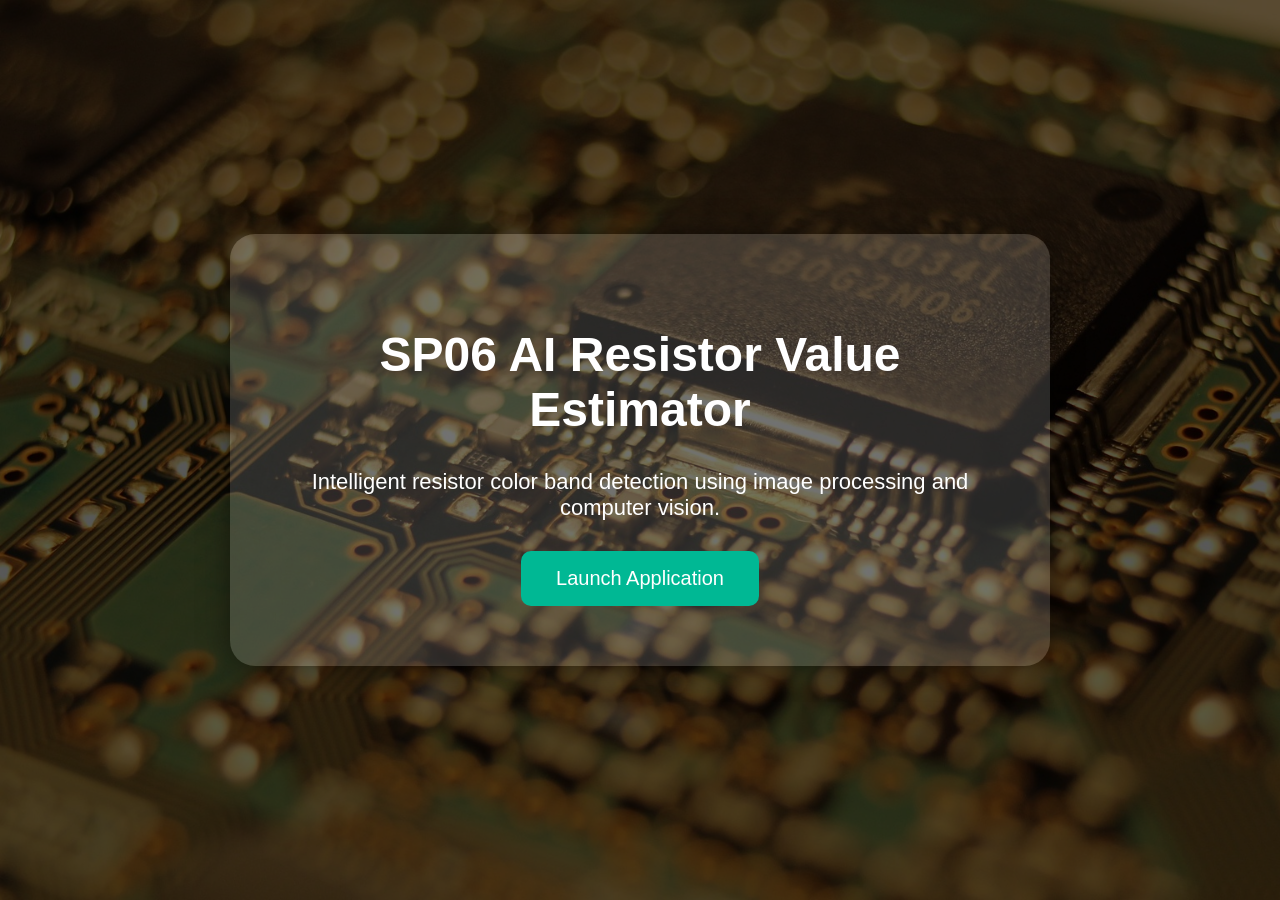
==== templates/home.html @ 51e7fee9 "SP06 resistor project" ====
<!DOCTYPE html>
<html>
<head>
    <title>SP06 Resistor App</title>
    <link rel="stylesheet" href="/static/css/style.css">
</head>

<body class="landing">

<div class="overlay">
    <div class="landing-box">
        <h1>SP06 AI Resistor Value Estimator</h1>
        <p>Intelligent resistor color band detection using image processing and computer vision.</p>

        <a href="/app">
            <button>Launch Application</button>
        </a>
    </div>
</div>

</body>
</html>
---- static/css/style.css ----
body{
    margin:0;
    font-family:Arial, sans-serif;
}

.landing{
    height:100vh;
    background-image:url("/static/images/resistor-bg.jpg");
    background-size:cover;
    background-position:center;
}

.overlay{
    height:100vh;
    background:rgba(0,0,0,0.65);
    display:flex;
    justify-content:center;
    align-items:center;
}

.landing-box{
    width:700px;
    background:rgba(255,255,255,0.15);
    padding:60px;
    border-radius:25px;
    text-align:center;
    color:white;
    box-shadow:0 0 30px rgba(0,0,0,0.5);
}

.landing-box h1{
    color:white;
    font-size:48px;
}

.landing-box p{
    font-size:22px;
    margin-bottom:30px;
}

button{
    background:#00b894;
    color:white;
    border:none;
    padding:16px 35px;
    border-radius:10px;
    font-size:20px;
    cursor:pointer;
}
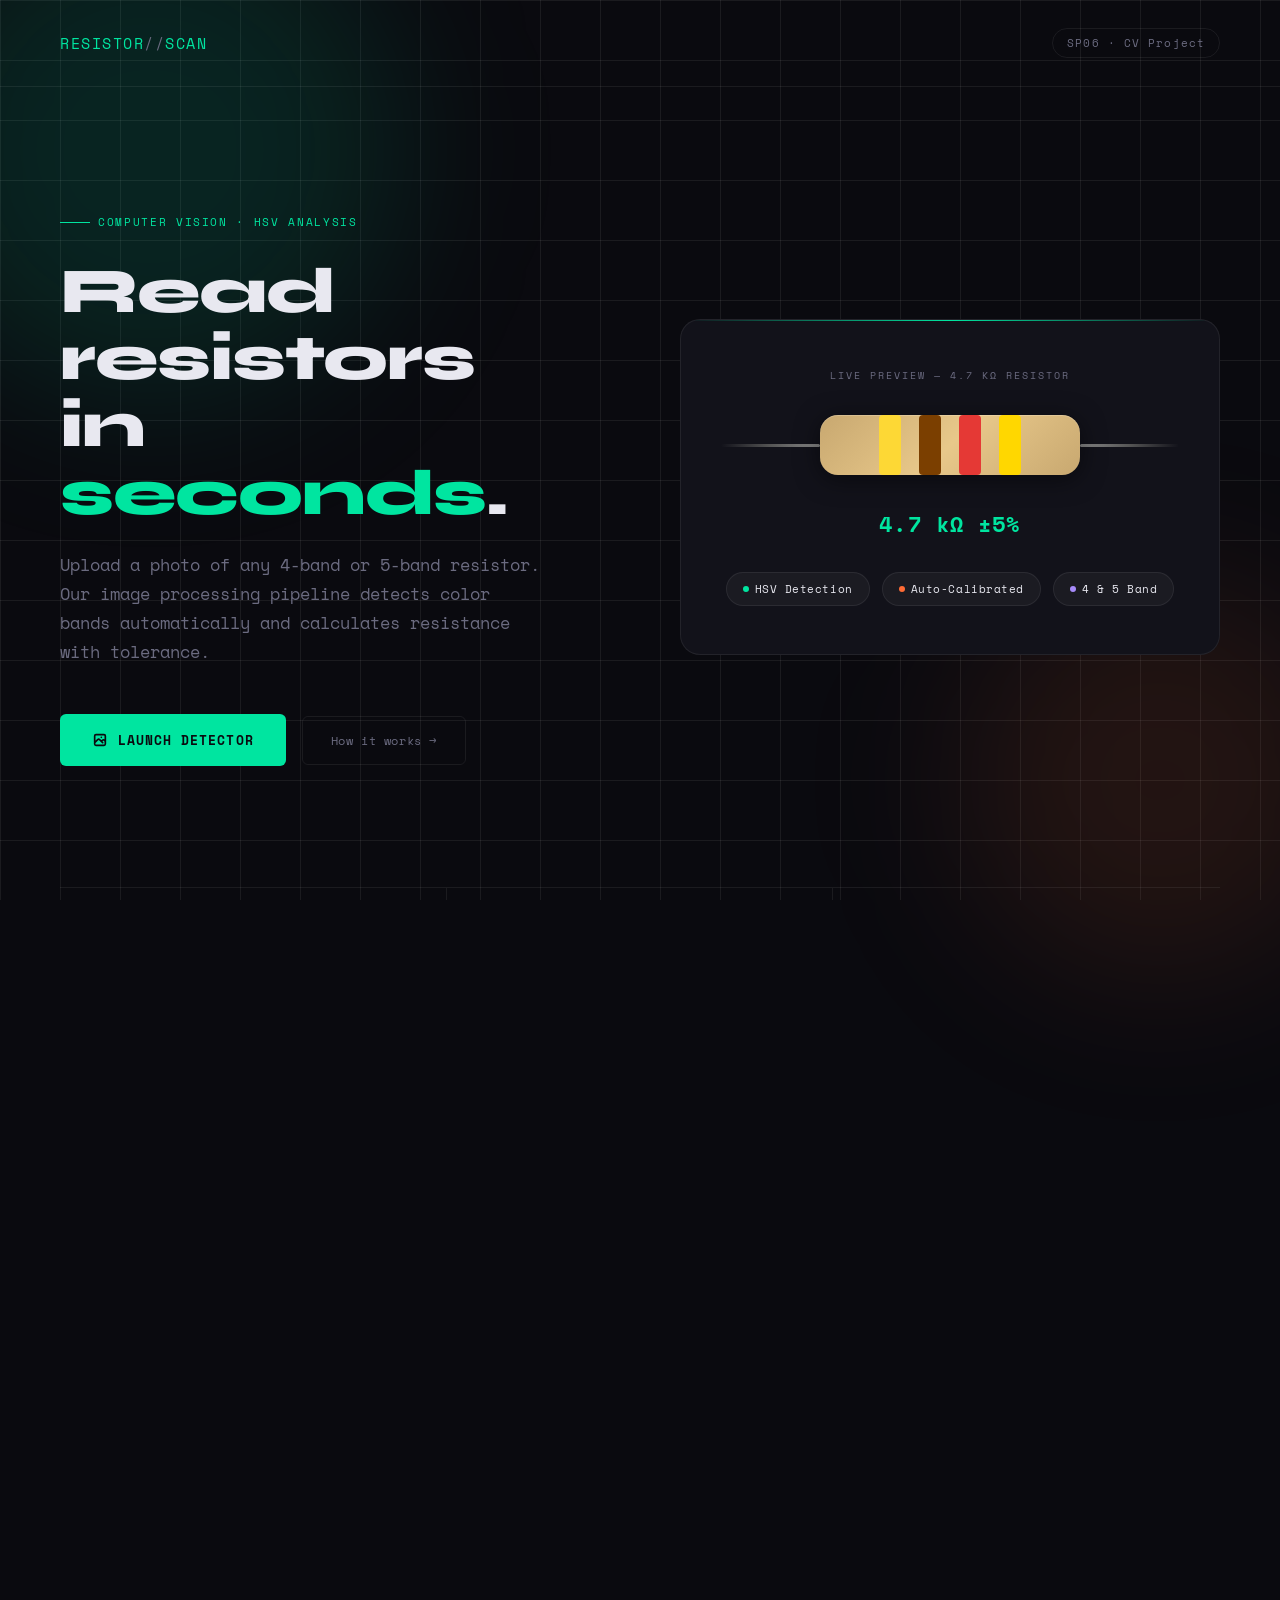
==== commit 7880295b: "updated app" ====
--- a/templates/home.html
+++ b/templates/home.html
@@ -1,22 +1,617 @@
 <!DOCTYPE html>
-<html>
+<html lang="en">
 <head>
-    <title>SP06 Resistor App</title>
-    <link rel="stylesheet" href="/static/css/style.css">
+    <meta charset="UTF-8">
+    <meta name="viewport" content="width=device-width, initial-scale=1.0">
+    <title>ResistorScan — AI Color Band Detector</title>
+    <link rel="preconnect" href="https://fonts.googleapis.com">
+    <link href="https://fonts.googleapis.com/css2?family=Space+Mono:wght@400;700&family=Syne:wght@400;600;700;800&display=swap" rel="stylesheet">
+    <style>
+        *, *::before, *::after { box-sizing: border-box; margin: 0; padding: 0; }
+
+        :root {
+            --bg:       #0a0a0f;
+            --surface:  #12121a;
+            --border:   rgba(255,255,255,0.07);
+            --accent:   #00e5a0;
+            --accent2:  #ff6b35;
+            --text:     #e8e8f0;
+            --muted:    #6b6b80;
+            --mono:     'Space Mono', monospace;
+            --sans:     'Syne', sans-serif;
+        }
+
+        html, body {
+            height: 100%;
+            background: var(--bg);
+            color: var(--text);
+            font-family: var(--sans);
+            overflow-x: hidden;
+        }
+
+        /* ── Grid background ─────────────────────────── */
+        body::before {
+            content: '';
+            position: fixed;
+            inset: 0;
+            background-image:
+                linear-gradient(var(--border) 1px, transparent 1px),
+                linear-gradient(90deg, var(--border) 1px, transparent 1px);
+            background-size: 60px 60px;
+            pointer-events: none;
+            z-index: 0;
+        }
+
+        /* ── Glowing orbs ────────────────────────────── */
+        .orb {
+            position: fixed;
+            border-radius: 50%;
+            filter: blur(80px);
+            pointer-events: none;
+            z-index: 0;
+        }
+        .orb-1 {
+            width: 500px; height: 500px;
+            background: rgba(0, 229, 160, 0.12);
+            top: -100px; left: -100px;
+            animation: drift1 12s ease-in-out infinite alternate;
+        }
+        .orb-2 {
+            width: 400px; height: 400px;
+            background: rgba(255, 107, 53, 0.10);
+            bottom: -80px; right: -80px;
+            animation: drift2 14s ease-in-out infinite alternate;
+        }
+        @keyframes drift1 { to { transform: translate(60px, 80px); } }
+        @keyframes drift2 { to { transform: translate(-60px, -50px); } }
+
+        /* ── Nav ─────────────────────────────────────── */
+        nav {
+            position: relative; z-index: 10;
+            display: flex; align-items: center; justify-content: space-between;
+            padding: 28px 60px;
+            border-bottom: 1px solid var(--border);
+        }
+        .logo {
+            font-family: var(--mono);
+            font-size: 15px;
+            color: var(--accent);
+            letter-spacing: 0.1em;
+            text-transform: uppercase;
+        }
+        .logo span { color: var(--muted); }
+        .nav-tag {
+            font-family: var(--mono);
+            font-size: 11px;
+            color: var(--muted);
+            border: 1px solid var(--border);
+            padding: 6px 14px;
+            border-radius: 20px;
+            letter-spacing: 0.1em;
+        }
+
+        /* ── Hero ────────────────────────────────────── */
+        .hero {
+            position: relative; z-index: 10;
+            min-height: calc(100vh - 100px);
+            display: grid;
+            grid-template-columns: 1fr 1fr;
+            align-items: center;
+            gap: 80px;
+            padding: 80px 60px;
+            max-width: 1300px;
+            margin: 0 auto;
+        }
+
+        .hero-left { animation: fadeUp 0.8s ease forwards; }
+
+        .kicker {
+            display: inline-flex;
+            align-items: center;
+            gap: 8px;
+            font-family: var(--mono);
+            font-size: 11px;
+            letter-spacing: 0.15em;
+            color: var(--accent);
+            text-transform: uppercase;
+            margin-bottom: 28px;
+        }
+        .kicker::before {
+            content: '';
+            display: block;
+            width: 30px; height: 1px;
+            background: var(--accent);
+        }
+
+        h1 {
+            font-size: clamp(42px, 5vw, 68px);
+            font-weight: 800;
+            line-height: 1.05;
+            letter-spacing: -0.02em;
+            margin-bottom: 24px;
+        }
+        h1 em {
+            font-style: normal;
+            color: var(--accent);
+        }
+
+        .hero-desc {
+            font-size: 17px;
+            color: var(--muted);
+            line-height: 1.7;
+            max-width: 480px;
+            margin-bottom: 48px;
+            font-family: var(--mono);
+        }
+
+        .cta-group {
+            display: flex;
+            gap: 16px;
+            align-items: center;
+            flex-wrap: wrap;
+        }
+
+        .btn-primary {
+            display: inline-flex;
+            align-items: center;
+            gap: 10px;
+            background: var(--accent);
+            color: #0a0a0f;
+            font-family: var(--mono);
+            font-size: 13px;
+            font-weight: 700;
+            letter-spacing: 0.08em;
+            text-transform: uppercase;
+            text-decoration: none;
+            padding: 16px 32px;
+            border-radius: 6px;
+            border: none;
+            cursor: pointer;
+            transition: all 0.2s ease;
+            position: relative;
+            overflow: hidden;
+        }
+        .btn-primary::after {
+            content: '';
+            position: absolute;
+            inset: 0;
+            background: white;
+            opacity: 0;
+            transition: opacity 0.2s;
+        }
+        .btn-primary:hover::after { opacity: 0.15; }
+        .btn-primary:hover { transform: translateY(-2px); box-shadow: 0 12px 40px rgba(0,229,160,0.3); }
+
+        .btn-secondary {
+            font-family: var(--mono);
+            font-size: 12px;
+            color: var(--muted);
+            letter-spacing: 0.05em;
+            text-decoration: none;
+            border: 1px solid var(--border);
+            padding: 15px 28px;
+            border-radius: 6px;
+            transition: all 0.2s;
+        }
+        .btn-secondary:hover { color: var(--text); border-color: var(--muted); }
+
+        /* ── Resistor Visual ─────────────────────────── */
+        .hero-right {
+            display: flex;
+            flex-direction: column;
+            align-items: center;
+            gap: 32px;
+            animation: fadeUp 0.8s 0.2s ease both;
+        }
+
+        .resistor-showcase {
+            width: 100%;
+            background: var(--surface);
+            border: 1px solid var(--border);
+            border-radius: 20px;
+            padding: 48px 40px;
+            display: flex;
+            flex-direction: column;
+            align-items: center;
+            gap: 32px;
+            position: relative;
+            overflow: hidden;
+        }
+        .resistor-showcase::before {
+            content: '';
+            position: absolute;
+            top: 0; left: 0; right: 0;
+            height: 1px;
+            background: linear-gradient(90deg, transparent, var(--accent), transparent);
+        }
+
+        .showcase-label {
+            font-family: var(--mono);
+            font-size: 10px;
+            letter-spacing: 0.2em;
+            color: var(--muted);
+            text-transform: uppercase;
+        }
+
+        /* Animated resistor SVG */
+        .r-body {
+            display: flex;
+            align-items: center;
+            gap: 0;
+            width: 100%;
+            justify-content: center;
+        }
+        .r-wire {
+            height: 3px;
+            flex: 1;
+            background: linear-gradient(90deg, transparent, #555, #888);
+            border-radius: 2px;
+        }
+        .r-wire.right {
+            background: linear-gradient(90deg, #888, #555, transparent);
+        }
+        .r-capsule {
+            background: linear-gradient(135deg, #c8a870, #e8c88a, #c8a870);
+            border-radius: 18px;
+            width: 260px;
+            height: 60px;
+            display: flex;
+            align-items: center;
+            justify-content: center;
+            gap: 18px;
+            position: relative;
+            box-shadow: 0 4px 24px rgba(0,0,0,0.5), inset 0 1px 0 rgba(255,255,255,0.2);
+        }
+        .r-band {
+            width: 22px;
+            height: 100%;
+            border-radius: 4px;
+            position: relative;
+        }
+        .r-band.anim { animation: bandPop 2s ease-in-out infinite; }
+        .r-band:nth-child(1) { animation-delay: 0s; }
+        .r-band:nth-child(2) { animation-delay: 0.15s; }
+        .r-band:nth-child(3) { animation-delay: 0.30s; }
+        .r-band:nth-child(4) { animation-delay: 0.45s; }
+
+        @keyframes bandPop {
+            0%, 100% { filter: brightness(1); }
+            50% { filter: brightness(1.4) drop-shadow(0 0 6px currentColor); }
+        }
+
+        .r-value {
+            font-family: var(--mono);
+            font-size: 22px;
+            font-weight: 700;
+            color: var(--accent);
+            letter-spacing: 0.05em;
+            animation: pulse 3s ease-in-out infinite;
+        }
+        @keyframes pulse {
+            0%, 100% { opacity: 1; }
+            50% { opacity: 0.7; }
+        }
+
+        /* ── Feature pills ───────────────────────────── */
+        .features {
+            display: flex;
+            gap: 12px;
+            flex-wrap: wrap;
+            justify-content: center;
+        }
+        .feat-pill {
+            font-family: var(--mono);
+            font-size: 11px;
+            color: var(--text);
+            background: rgba(255,255,255,0.04);
+            border: 1px solid var(--border);
+            border-radius: 20px;
+            padding: 8px 16px;
+            letter-spacing: 0.05em;
+            display: flex;
+            align-items: center;
+            gap: 6px;
+        }
+        .feat-pill .dot {
+            width: 6px; height: 6px;
+            border-radius: 50%;
+            background: var(--accent);
+        }
+        .feat-pill:nth-child(2) .dot { background: var(--accent2); }
+        .feat-pill:nth-child(3) .dot { background: #a78bfa; }
+
+        /* ── Stats bar ───────────────────────────────── */
+        .stats-bar {
+            position: relative; z-index: 10;
+            display: grid;
+            grid-template-columns: repeat(3, 1fr);
+            border-top: 1px solid var(--border);
+            border-bottom: 1px solid var(--border);
+            margin: 0 60px;
+            max-width: 1180px;
+        }
+        .stat-item {
+            padding: 32px 40px;
+            border-right: 1px solid var(--border);
+        }
+        .stat-item:last-child { border-right: none; }
+        .stat-num {
+            font-family: var(--mono);
+            font-size: 36px;
+            font-weight: 700;
+            color: var(--accent);
+            line-height: 1;
+            margin-bottom: 6px;
+        }
+        .stat-label {
+            font-family: var(--mono);
+            font-size: 11px;
+            color: var(--muted);
+            letter-spacing: 0.1em;
+            text-transform: uppercase;
+        }
+
+        /* ── How it works ────────────────────────────── */
+        .how-section {
+            position: relative; z-index: 10;
+            max-width: 1300px;
+            margin: 80px auto;
+            padding: 0 60px;
+        }
+        .section-label {
+            font-family: var(--mono);
+            font-size: 11px;
+            letter-spacing: 0.2em;
+            color: var(--accent);
+            text-transform: uppercase;
+            margin-bottom: 20px;
+        }
+        .section-title {
+            font-size: 36px;
+            font-weight: 800;
+            letter-spacing: -0.02em;
+            margin-bottom: 48px;
+        }
+
+        .steps-grid {
+            display: grid;
+            grid-template-columns: repeat(3, 1fr);
+            gap: 2px;
+        }
+        .step-card {
+            background: var(--surface);
+            border: 1px solid var(--border);
+            padding: 40px 36px;
+            position: relative;
+            transition: border-color 0.2s;
+        }
+        .step-card:hover { border-color: rgba(0,229,160,0.3); }
+        .step-num {
+            font-family: var(--mono);
+            font-size: 48px;
+            font-weight: 700;
+            color: rgba(255,255,255,0.04);
+            line-height: 1;
+            margin-bottom: 16px;
+        }
+        .step-icon {
+            font-size: 28px;
+            margin-bottom: 16px;
+            display: block;
+        }
+        .step-title {
+            font-size: 18px;
+            font-weight: 700;
+            margin-bottom: 10px;
+        }
+        .step-desc {
+            font-family: var(--mono);
+            font-size: 12px;
+            color: var(--muted);
+            line-height: 1.8;
+        }
+
+        /* ── Color band reference ────────────────────── */
+        .ref-section {
+            position: relative; z-index: 10;
+            max-width: 1300px;
+            margin: 0 auto 80px;
+            padding: 0 60px;
+        }
+        .color-table {
+            width: 100%;
+            border-collapse: collapse;
+            font-family: var(--mono);
+            font-size: 12px;
+        }
+        .color-table th {
+            text-align: left;
+            padding: 14px 20px;
+            border-bottom: 1px solid var(--border);
+            color: var(--muted);
+            font-weight: 400;
+            letter-spacing: 0.1em;
+            text-transform: uppercase;
+            font-size: 10px;
+        }
+        .color-table td {
+            padding: 12px 20px;
+            border-bottom: 1px solid rgba(255,255,255,0.03);
+            color: var(--text);
+        }
+        .color-table tr:hover td { background: rgba(255,255,255,0.02); }
+        .color-swatch {
+            display: inline-block;
+            width: 20px; height: 20px;
+            border-radius: 4px;
+            border: 1px solid rgba(255,255,255,0.1);
+            vertical-align: middle;
+            margin-right: 10px;
+        }
+
+        /* ── Footer ──────────────────────────────────── */
+        footer {
+            position: relative; z-index: 10;
+            border-top: 1px solid var(--border);
+            padding: 32px 60px;
+            display: flex;
+            align-items: center;
+            justify-content: space-between;
+        }
+        .footer-copy {
+            font-family: var(--mono);
+            font-size: 11px;
+            color: var(--muted);
+            letter-spacing: 0.05em;
+        }
+
+        @keyframes fadeUp {
+            from { opacity: 0; transform: translateY(30px); }
+            to   { opacity: 1; transform: translateY(0); }
+        }
+
+        /* ── Responsive ──────────────────────────────── */
+        @media (max-width: 900px) {
+            nav, .stats-bar, .hero { padding: 24px; margin: 0; }
+            .hero { grid-template-columns: 1fr; gap: 48px; min-height: auto; padding-top: 48px; }
+            .hero-right { display: none; }
+            .steps-grid { grid-template-columns: 1fr; }
+            .stats-bar { grid-template-columns: 1fr; margin: 0; }
+            .stat-item { border-right: none; border-bottom: 1px solid var(--border); }
+            .how-section, .ref-section { padding: 0 24px; }
+            footer { padding: 24px; flex-direction: column; gap: 12px; text-align: center; }
+        }
+    </style>
 </head>
-
-<body class="landing">
-
-<div class="overlay">
-    <div class="landing-box">
-        <h1>SP06 AI Resistor Value Estimator</h1>
-        <p>Intelligent resistor color band detection using image processing and computer vision.</p>
-
-        <a href="/app">
-            <button>Launch Application</button>
-        </a>
+<body>
+
+<div class="orb orb-1"></div>
+<div class="orb orb-2"></div>
+
+<!-- NAV -->
+<nav>
+    <div class="logo">Resistor<span>//</span>Scan</div>
+    <div class="nav-tag">SP06 · CV Project</div>
+</nav>
+
+<!-- HERO -->
+<section class="hero">
+    <div class="hero-left">
+        <div class="kicker">Computer Vision · HSV Analysis</div>
+        <h1>Read resistors<br>in <em>seconds</em>.</h1>
+        <p class="hero-desc">
+            Upload a photo of any 4-band or 5-band resistor.
+            Our image processing pipeline detects color bands automatically
+            and calculates resistance with tolerance.
+        </p>
+        <div class="cta-group">
+            <a href="/app" class="btn-primary">
+                <svg width="16" height="16" fill="none" viewBox="0 0 24 24" stroke="currentColor" stroke-width="2.5"><path stroke-linecap="round" stroke-linejoin="round" d="M4 16l4.586-4.586a2 2 0 012.828 0L16 16m-2-2l1.586-1.586a2 2 0 012.828 0L20 14m-6-6h.01M6 20h12a2 2 0 002-2V6a2 2 0 00-2-2H6a2 2 0 00-2 2v12a2 2 0 002 2z"/></svg>
+                Launch Detector
+            </a>
+            <a href="#how" class="btn-secondary">How it works →</a>
+        </div>
+    </div>
+
+    <div class="hero-right">
+        <div class="resistor-showcase">
+            <div class="showcase-label">Live Preview — 4.7 kΩ Resistor</div>
+            <div class="r-body">
+                <div class="r-wire"></div>
+                <div class="r-capsule">
+                    <div class="r-band anim" style="background:#FDD835;"></div>
+                    <div class="r-band anim" style="background:#7B3F00;"></div>
+                    <div class="r-band anim" style="background:#e53935;"></div>
+                    <div class="r-band anim" style="background:#FFD700;"></div>
+                </div>
+                <div class="r-wire right"></div>
+            </div>
+            <div class="r-value">4.7 kΩ ±5%</div>
+            <div class="features">
+                <div class="feat-pill"><span class="dot"></span> HSV Detection</div>
+                <div class="feat-pill"><span class="dot"></span> Auto-Calibrated</div>
+                <div class="feat-pill"><span class="dot"></span> 4 & 5 Band</div>
+            </div>
+        </div>
+    </div>
+</section>
+
+<!-- STATS -->
+<div class="stats-bar">
+    <div class="stat-item">
+        <div class="stat-num">12</div>
+        <div class="stat-label">Colors Recognized</div>
+    </div>
+    <div class="stat-item">
+        <div class="stat-num">4–5</div>
+        <div class="stat-label">Band Support</div>
+    </div>
+    <div class="stat-item">
+        <div class="stat-num">HSV</div>
+        <div class="stat-label">Color Space Analysis</div>
     </div>
 </div>
 
+<!-- HOW IT WORKS -->
+<section class="how-section" id="how">
+    <div class="section-label">Methodology</div>
+    <h2 class="section-title">How it works</h2>
+    <div class="steps-grid">
+        <div class="step-card">
+            <div class="step-num">01</div>
+            <span class="step-icon">📷</span>
+            <div class="step-title">Upload Image</div>
+            <p class="step-desc">Provide a clear photo of your resistor. The system accepts PNG, JPG, and JPEG formats.</p>
+        </div>
+        <div class="step-card">
+            <div class="step-num">02</div>
+            <span class="step-icon">🔬</span>
+            <div class="step-title">HSV Analysis</div>
+            <p class="step-desc">OpenCV converts the image to HSV color space and applies per-color masks with morphological cleanup to isolate bands.</p>
+        </div>
+        <div class="step-card">
+            <div class="step-num">03</div>
+            <span class="step-icon">⚡</span>
+            <div class="step-title">Calculate & Output</div>
+            <p class="step-desc">Detected bands are sorted by x-position and fed into the resistance formula. Manual correction is available.</p>
+        </div>
+    </div>
+</section>
+
+<!-- COLOR REFERENCE -->
+<section class="ref-section">
+    <div class="section-label">Reference</div>
+    <h2 class="section-title">Color band chart</h2>
+    <table class="color-table">
+        <thead>
+            <tr>
+                <th>Color</th>
+                <th>Digit (1st/2nd)</th>
+                <th>Multiplier</th>
+                <th>Tolerance</th>
+            </tr>
+        </thead>
+        <tbody>
+            <tr><td><span class="color-swatch" style="background:#1a1a1a"></span>Black</td><td>0</td><td>×1</td><td>—</td></tr>
+            <tr><td><span class="color-swatch" style="background:#7B3F00"></span>Brown</td><td>1</td><td>×10</td><td>±1%</td></tr>
+            <tr><td><span class="color-swatch" style="background:#e53935"></span>Red</td><td>2</td><td>×100</td><td>±2%</td></tr>
+            <tr><td><span class="color-swatch" style="background:#FB8C00"></span>Orange</td><td>3</td><td>×1 kΩ</td><td>—</td></tr>
+            <tr><td><span class="color-swatch" style="background:#FDD835"></span>Yellow</td><td>4</td><td>×10 kΩ</td><td>—</td></tr>
+            <tr><td><span class="color-swatch" style="background:#43A047"></span>Green</td><td>5</td><td>×100 kΩ</td><td>±0.5%</td></tr>
+            <tr><td><span class="color-swatch" style="background:#1E88E5"></span>Blue</td><td>6</td><td>×1 MΩ</td><td>±0.25%</td></tr>
+            <tr><td><span class="color-swatch" style="background:#8E24AA"></span>Violet</td><td>7</td><td>×10 MΩ</td><td>±0.1%</td></tr>
+            <tr><td><span class="color-swatch" style="background:#757575"></span>Grey</td><td>8</td><td>×100 MΩ</td><td>±0.05%</td></tr>
+            <tr><td><span class="color-swatch" style="background:#F5F5F5"></span>White</td><td>9</td><td>×1 GΩ</td><td>—</td></tr>
+            <tr><td><span class="color-swatch" style="background:#FFD700"></span>Gold</td><td>—</td><td>×0.1</td><td>±5%</td></tr>
+            <tr><td><span class="color-swatch" style="background:#C0C0C0"></span>Silver</td><td>—</td><td>×0.01</td><td>±10%</td></tr>
+        </tbody>
+    </table>
+</section>
+
+<footer>
+    <div class="footer-copy">© SP06 · Resistor Detection System · Computer Vision Project</div>
+    <div class="footer-copy">Built with OpenCV + Flask</div>
+</footer>
+
 </body>
-</html>+</html>
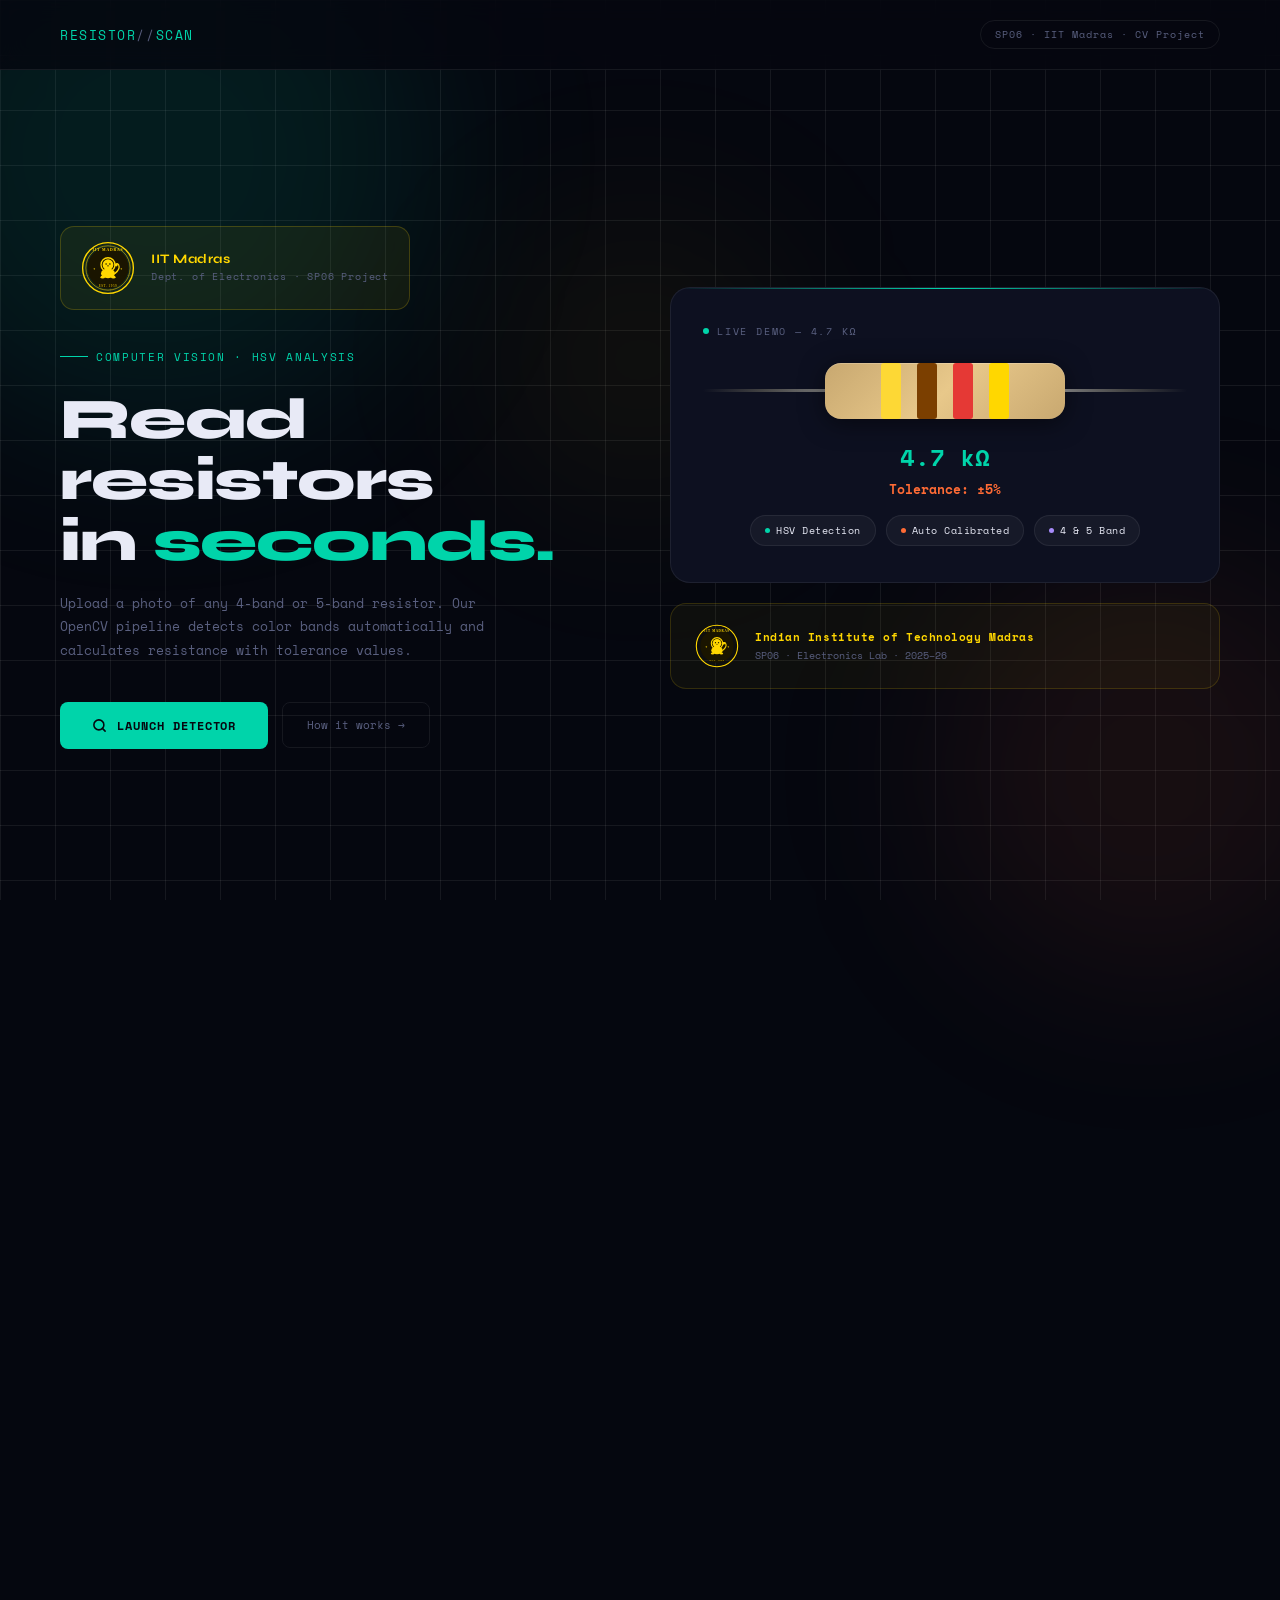
==== commit 59d0af1d: "updated frontend and app" ====
--- a/templates/home.html
+++ b/templates/home.html
@@ -1,617 +1,463 @@
 <!DOCTYPE html>
 <html lang="en">
 <head>
-    <meta charset="UTF-8">
-    <meta name="viewport" content="width=device-width, initial-scale=1.0">
-    <title>ResistorScan — AI Color Band Detector</title>
-    <link rel="preconnect" href="https://fonts.googleapis.com">
-    <link href="https://fonts.googleapis.com/css2?family=Space+Mono:wght@400;700&family=Syne:wght@400;600;700;800&display=swap" rel="stylesheet">
-    <style>
-        *, *::before, *::after { box-sizing: border-box; margin: 0; padding: 0; }
-
-        :root {
-            --bg:       #0a0a0f;
-            --surface:  #12121a;
-            --border:   rgba(255,255,255,0.07);
-            --accent:   #00e5a0;
-            --accent2:  #ff6b35;
-            --text:     #e8e8f0;
-            --muted:    #6b6b80;
-            --mono:     'Space Mono', monospace;
-            --sans:     'Syne', sans-serif;
-        }
-
-        html, body {
-            height: 100%;
-            background: var(--bg);
-            color: var(--text);
-            font-family: var(--sans);
-            overflow-x: hidden;
-        }
-
-        /* ── Grid background ─────────────────────────── */
-        body::before {
-            content: '';
-            position: fixed;
-            inset: 0;
-            background-image:
-                linear-gradient(var(--border) 1px, transparent 1px),
-                linear-gradient(90deg, var(--border) 1px, transparent 1px);
-            background-size: 60px 60px;
-            pointer-events: none;
-            z-index: 0;
-        }
-
-        /* ── Glowing orbs ────────────────────────────── */
-        .orb {
-            position: fixed;
-            border-radius: 50%;
-            filter: blur(80px);
-            pointer-events: none;
-            z-index: 0;
-        }
-        .orb-1 {
-            width: 500px; height: 500px;
-            background: rgba(0, 229, 160, 0.12);
-            top: -100px; left: -100px;
-            animation: drift1 12s ease-in-out infinite alternate;
-        }
-        .orb-2 {
-            width: 400px; height: 400px;
-            background: rgba(255, 107, 53, 0.10);
-            bottom: -80px; right: -80px;
-            animation: drift2 14s ease-in-out infinite alternate;
-        }
-        @keyframes drift1 { to { transform: translate(60px, 80px); } }
-        @keyframes drift2 { to { transform: translate(-60px, -50px); } }
-
-        /* ── Nav ─────────────────────────────────────── */
-        nav {
-            position: relative; z-index: 10;
-            display: flex; align-items: center; justify-content: space-between;
-            padding: 28px 60px;
-            border-bottom: 1px solid var(--border);
-        }
-        .logo {
-            font-family: var(--mono);
-            font-size: 15px;
-            color: var(--accent);
-            letter-spacing: 0.1em;
-            text-transform: uppercase;
-        }
-        .logo span { color: var(--muted); }
-        .nav-tag {
-            font-family: var(--mono);
-            font-size: 11px;
-            color: var(--muted);
-            border: 1px solid var(--border);
-            padding: 6px 14px;
-            border-radius: 20px;
-            letter-spacing: 0.1em;
-        }
-
-        /* ── Hero ────────────────────────────────────── */
-        .hero {
-            position: relative; z-index: 10;
-            min-height: calc(100vh - 100px);
-            display: grid;
-            grid-template-columns: 1fr 1fr;
-            align-items: center;
-            gap: 80px;
-            padding: 80px 60px;
-            max-width: 1300px;
-            margin: 0 auto;
-        }
-
-        .hero-left { animation: fadeUp 0.8s ease forwards; }
-
-        .kicker {
-            display: inline-flex;
-            align-items: center;
-            gap: 8px;
-            font-family: var(--mono);
-            font-size: 11px;
-            letter-spacing: 0.15em;
-            color: var(--accent);
-            text-transform: uppercase;
-            margin-bottom: 28px;
-        }
-        .kicker::before {
-            content: '';
-            display: block;
-            width: 30px; height: 1px;
-            background: var(--accent);
-        }
-
-        h1 {
-            font-size: clamp(42px, 5vw, 68px);
-            font-weight: 800;
-            line-height: 1.05;
-            letter-spacing: -0.02em;
-            margin-bottom: 24px;
-        }
-        h1 em {
-            font-style: normal;
-            color: var(--accent);
-        }
-
-        .hero-desc {
-            font-size: 17px;
-            color: var(--muted);
-            line-height: 1.7;
-            max-width: 480px;
-            margin-bottom: 48px;
-            font-family: var(--mono);
-        }
-
-        .cta-group {
-            display: flex;
-            gap: 16px;
-            align-items: center;
-            flex-wrap: wrap;
-        }
-
-        .btn-primary {
-            display: inline-flex;
-            align-items: center;
-            gap: 10px;
-            background: var(--accent);
-            color: #0a0a0f;
-            font-family: var(--mono);
-            font-size: 13px;
-            font-weight: 700;
-            letter-spacing: 0.08em;
-            text-transform: uppercase;
-            text-decoration: none;
-            padding: 16px 32px;
-            border-radius: 6px;
-            border: none;
-            cursor: pointer;
-            transition: all 0.2s ease;
-            position: relative;
-            overflow: hidden;
-        }
-        .btn-primary::after {
-            content: '';
-            position: absolute;
-            inset: 0;
-            background: white;
-            opacity: 0;
-            transition: opacity 0.2s;
-        }
-        .btn-primary:hover::after { opacity: 0.15; }
-        .btn-primary:hover { transform: translateY(-2px); box-shadow: 0 12px 40px rgba(0,229,160,0.3); }
-
-        .btn-secondary {
-            font-family: var(--mono);
-            font-size: 12px;
-            color: var(--muted);
-            letter-spacing: 0.05em;
-            text-decoration: none;
-            border: 1px solid var(--border);
-            padding: 15px 28px;
-            border-radius: 6px;
-            transition: all 0.2s;
-        }
-        .btn-secondary:hover { color: var(--text); border-color: var(--muted); }
-
-        /* ── Resistor Visual ─────────────────────────── */
-        .hero-right {
-            display: flex;
-            flex-direction: column;
-            align-items: center;
-            gap: 32px;
-            animation: fadeUp 0.8s 0.2s ease both;
-        }
-
-        .resistor-showcase {
-            width: 100%;
-            background: var(--surface);
-            border: 1px solid var(--border);
-            border-radius: 20px;
-            padding: 48px 40px;
-            display: flex;
-            flex-direction: column;
-            align-items: center;
-            gap: 32px;
-            position: relative;
-            overflow: hidden;
-        }
-        .resistor-showcase::before {
-            content: '';
-            position: absolute;
-            top: 0; left: 0; right: 0;
-            height: 1px;
-            background: linear-gradient(90deg, transparent, var(--accent), transparent);
-        }
-
-        .showcase-label {
-            font-family: var(--mono);
-            font-size: 10px;
-            letter-spacing: 0.2em;
-            color: var(--muted);
-            text-transform: uppercase;
-        }
-
-        /* Animated resistor SVG */
-        .r-body {
-            display: flex;
-            align-items: center;
-            gap: 0;
-            width: 100%;
-            justify-content: center;
-        }
-        .r-wire {
-            height: 3px;
-            flex: 1;
-            background: linear-gradient(90deg, transparent, #555, #888);
-            border-radius: 2px;
-        }
-        .r-wire.right {
-            background: linear-gradient(90deg, #888, #555, transparent);
-        }
-        .r-capsule {
-            background: linear-gradient(135deg, #c8a870, #e8c88a, #c8a870);
-            border-radius: 18px;
-            width: 260px;
-            height: 60px;
-            display: flex;
-            align-items: center;
-            justify-content: center;
-            gap: 18px;
-            position: relative;
-            box-shadow: 0 4px 24px rgba(0,0,0,0.5), inset 0 1px 0 rgba(255,255,255,0.2);
-        }
-        .r-band {
-            width: 22px;
-            height: 100%;
-            border-radius: 4px;
-            position: relative;
-        }
-        .r-band.anim { animation: bandPop 2s ease-in-out infinite; }
-        .r-band:nth-child(1) { animation-delay: 0s; }
-        .r-band:nth-child(2) { animation-delay: 0.15s; }
-        .r-band:nth-child(3) { animation-delay: 0.30s; }
-        .r-band:nth-child(4) { animation-delay: 0.45s; }
-
-        @keyframes bandPop {
-            0%, 100% { filter: brightness(1); }
-            50% { filter: brightness(1.4) drop-shadow(0 0 6px currentColor); }
-        }
-
-        .r-value {
-            font-family: var(--mono);
-            font-size: 22px;
-            font-weight: 700;
-            color: var(--accent);
-            letter-spacing: 0.05em;
-            animation: pulse 3s ease-in-out infinite;
-        }
-        @keyframes pulse {
-            0%, 100% { opacity: 1; }
-            50% { opacity: 0.7; }
-        }
-
-        /* ── Feature pills ───────────────────────────── */
-        .features {
-            display: flex;
-            gap: 12px;
-            flex-wrap: wrap;
-            justify-content: center;
-        }
-        .feat-pill {
-            font-family: var(--mono);
-            font-size: 11px;
-            color: var(--text);
-            background: rgba(255,255,255,0.04);
-            border: 1px solid var(--border);
-            border-radius: 20px;
-            padding: 8px 16px;
-            letter-spacing: 0.05em;
-            display: flex;
-            align-items: center;
-            gap: 6px;
-        }
-        .feat-pill .dot {
-            width: 6px; height: 6px;
-            border-radius: 50%;
-            background: var(--accent);
-        }
-        .feat-pill:nth-child(2) .dot { background: var(--accent2); }
-        .feat-pill:nth-child(3) .dot { background: #a78bfa; }
-
-        /* ── Stats bar ───────────────────────────────── */
-        .stats-bar {
-            position: relative; z-index: 10;
-            display: grid;
-            grid-template-columns: repeat(3, 1fr);
-            border-top: 1px solid var(--border);
-            border-bottom: 1px solid var(--border);
-            margin: 0 60px;
-            max-width: 1180px;
-        }
-        .stat-item {
-            padding: 32px 40px;
-            border-right: 1px solid var(--border);
-        }
-        .stat-item:last-child { border-right: none; }
-        .stat-num {
-            font-family: var(--mono);
-            font-size: 36px;
-            font-weight: 700;
-            color: var(--accent);
-            line-height: 1;
-            margin-bottom: 6px;
-        }
-        .stat-label {
-            font-family: var(--mono);
-            font-size: 11px;
-            color: var(--muted);
-            letter-spacing: 0.1em;
-            text-transform: uppercase;
-        }
-
-        /* ── How it works ────────────────────────────── */
-        .how-section {
-            position: relative; z-index: 10;
-            max-width: 1300px;
-            margin: 80px auto;
-            padding: 0 60px;
-        }
-        .section-label {
-            font-family: var(--mono);
-            font-size: 11px;
-            letter-spacing: 0.2em;
-            color: var(--accent);
-            text-transform: uppercase;
-            margin-bottom: 20px;
-        }
-        .section-title {
-            font-size: 36px;
-            font-weight: 800;
-            letter-spacing: -0.02em;
-            margin-bottom: 48px;
-        }
-
-        .steps-grid {
-            display: grid;
-            grid-template-columns: repeat(3, 1fr);
-            gap: 2px;
-        }
-        .step-card {
-            background: var(--surface);
-            border: 1px solid var(--border);
-            padding: 40px 36px;
-            position: relative;
-            transition: border-color 0.2s;
-        }
-        .step-card:hover { border-color: rgba(0,229,160,0.3); }
-        .step-num {
-            font-family: var(--mono);
-            font-size: 48px;
-            font-weight: 700;
-            color: rgba(255,255,255,0.04);
-            line-height: 1;
-            margin-bottom: 16px;
-        }
-        .step-icon {
-            font-size: 28px;
-            margin-bottom: 16px;
-            display: block;
-        }
-        .step-title {
-            font-size: 18px;
-            font-weight: 700;
-            margin-bottom: 10px;
-        }
-        .step-desc {
-            font-family: var(--mono);
-            font-size: 12px;
-            color: var(--muted);
-            line-height: 1.8;
-        }
-
-        /* ── Color band reference ────────────────────── */
-        .ref-section {
-            position: relative; z-index: 10;
-            max-width: 1300px;
-            margin: 0 auto 80px;
-            padding: 0 60px;
-        }
-        .color-table {
-            width: 100%;
-            border-collapse: collapse;
-            font-family: var(--mono);
-            font-size: 12px;
-        }
-        .color-table th {
-            text-align: left;
-            padding: 14px 20px;
-            border-bottom: 1px solid var(--border);
-            color: var(--muted);
-            font-weight: 400;
-            letter-spacing: 0.1em;
-            text-transform: uppercase;
-            font-size: 10px;
-        }
-        .color-table td {
-            padding: 12px 20px;
-            border-bottom: 1px solid rgba(255,255,255,0.03);
-            color: var(--text);
-        }
-        .color-table tr:hover td { background: rgba(255,255,255,0.02); }
-        .color-swatch {
-            display: inline-block;
-            width: 20px; height: 20px;
-            border-radius: 4px;
-            border: 1px solid rgba(255,255,255,0.1);
-            vertical-align: middle;
-            margin-right: 10px;
-        }
-
-        /* ── Footer ──────────────────────────────────── */
-        footer {
-            position: relative; z-index: 10;
-            border-top: 1px solid var(--border);
-            padding: 32px 60px;
-            display: flex;
-            align-items: center;
-            justify-content: space-between;
-        }
-        .footer-copy {
-            font-family: var(--mono);
-            font-size: 11px;
-            color: var(--muted);
-            letter-spacing: 0.05em;
-        }
-
-        @keyframes fadeUp {
-            from { opacity: 0; transform: translateY(30px); }
-            to   { opacity: 1; transform: translateY(0); }
-        }
-
-        /* ── Responsive ──────────────────────────────── */
-        @media (max-width: 900px) {
-            nav, .stats-bar, .hero { padding: 24px; margin: 0; }
-            .hero { grid-template-columns: 1fr; gap: 48px; min-height: auto; padding-top: 48px; }
-            .hero-right { display: none; }
-            .steps-grid { grid-template-columns: 1fr; }
-            .stats-bar { grid-template-columns: 1fr; margin: 0; }
-            .stat-item { border-right: none; border-bottom: 1px solid var(--border); }
-            .how-section, .ref-section { padding: 0 24px; }
-            footer { padding: 24px; flex-direction: column; gap: 12px; text-align: center; }
-        }
-    </style>
+<meta charset="UTF-8">
+<meta name="viewport" content="width=device-width, initial-scale=1.0">
+<title>SP06 — ResistorScan | IIT Madras</title>
+<link rel="preconnect" href="https://fonts.googleapis.com">
+<link href="https://fonts.googleapis.com/css2?family=Space+Mono:wght@400;700&family=Syne:wght@400;600;700;800&display=swap" rel="stylesheet">
+<style>
+*,*::before,*::after{box-sizing:border-box;margin:0;padding:0}
+
+:root{
+  --bg:#05070f;
+  --surface:#0d1020;
+  --border:rgba(255,255,255,0.07);
+  --accent:#00d4aa;
+  --accent2:#ff6b35;
+  --gold:#ffd700;
+  --text:#e8eaf6;
+  --muted:#5a6080;
+  --mono:'Space Mono',monospace;
+  --sans:'Syne',sans-serif;
+}
+
+html,body{height:100%;background:var(--bg);color:var(--text);font-family:var(--sans);overflow-x:hidden}
+
+/* Grid background */
+body::before{
+  content:'';position:fixed;inset:0;
+  background-image:
+    linear-gradient(var(--border) 1px,transparent 1px),
+    linear-gradient(90deg,var(--border) 1px,transparent 1px);
+  background-size:55px 55px;
+  pointer-events:none;z-index:0;
+}
+
+/* Glowing orbs */
+.orb{position:fixed;border-radius:50%;filter:blur(90px);pointer-events:none;z-index:0}
+.orb1{width:550px;height:550px;background:rgba(0,212,170,0.10);top:-120px;left:-120px;animation:d1 14s ease-in-out infinite alternate}
+.orb2{width:420px;height:420px;background:rgba(255,107,53,0.08);bottom:-80px;right:-80px;animation:d2 16s ease-in-out infinite alternate}
+.orb3{width:300px;height:300px;background:rgba(255,215,0,0.05);top:40%;left:50%;transform:translate(-50%,-50%);animation:d3 10s ease-in-out infinite alternate}
+@keyframes d1{to{transform:translate(70px,90px)}}
+@keyframes d2{to{transform:translate(-70px,-60px)}}
+@keyframes d3{to{transform:translate(-50%,-55%)}}
+
+/* ── NAV ─────────────────────────────────── */
+nav{
+  position:relative;z-index:10;
+  display:flex;align-items:center;justify-content:space-between;
+  padding:20px 60px;
+  border-bottom:1px solid var(--border);
+  background:rgba(5,7,15,0.8);
+  backdrop-filter:blur(12px);
+}
+.nav-logo{
+  font-family:var(--mono);font-size:13px;
+  color:var(--accent);letter-spacing:.12em;text-transform:uppercase;
+}
+.nav-logo span{color:var(--muted)}
+.nav-badge{
+  font-family:var(--mono);font-size:10px;color:var(--muted);
+  border:1px solid var(--border);padding:6px 14px;border-radius:20px;letter-spacing:.1em;
+}
+
+/* ── HERO ─────────────────────────────────── */
+.hero{
+  position:relative;z-index:10;
+  min-height:calc(100vh - 65px);
+  display:grid;
+  grid-template-columns:1fr 1fr;
+  align-items:center;
+  gap:60px;
+  max-width:1280px;
+  margin:0 auto;
+  padding:70px 60px;
+}
+
+/* LEFT */
+.hero-left{animation:fadeUp .7s ease both}
+
+/* IIT Madras Logo Card */
+.iit-card{
+  display:inline-flex;
+  align-items:center;
+  gap:16px;
+  background:rgba(255,215,0,0.06);
+  border:1px solid rgba(255,215,0,0.2);
+  border-radius:14px;
+  padding:14px 20px;
+  margin-bottom:32px;
+  animation:fadeUp .5s ease both;
+}
+/* SVG IIT Madras emblem drawn inline */
+.iit-emblem{
+  width:54px;height:54px;flex-shrink:0;
+}
+.iit-text-block{}
+.iit-name{
+  font-family:var(--sans);font-size:13px;font-weight:700;
+  color:var(--gold);letter-spacing:.04em;line-height:1.2;
+}
+.iit-dept{
+  font-family:var(--mono);font-size:10px;color:var(--muted);
+  letter-spacing:.08em;margin-top:2px;
+}
+
+.kicker{
+  display:inline-flex;align-items:center;gap:8px;
+  font-family:var(--mono);font-size:11px;letter-spacing:.15em;
+  color:var(--accent);text-transform:uppercase;margin-bottom:24px;
+}
+.kicker::before{content:'';display:block;width:28px;height:1px;background:var(--accent)}
+
+h1{
+  font-size:clamp(38px,4.5vw,64px);font-weight:800;
+  line-height:1.06;letter-spacing:-.02em;margin-bottom:20px;
+}
+h1 em{font-style:normal;color:var(--accent)}
+
+.hero-desc{
+  font-family:var(--mono);font-size:13px;color:var(--muted);
+  line-height:1.8;max-width:460px;margin-bottom:40px;
+}
+
+.cta-row{display:flex;gap:14px;align-items:center;flex-wrap:wrap}
+
+.btn-launch{
+  display:inline-flex;align-items:center;gap:10px;
+  background:var(--accent);color:#05070f;
+  font-family:var(--mono);font-size:12px;font-weight:700;
+  letter-spacing:.08em;text-transform:uppercase;text-decoration:none;
+  padding:15px 32px;border-radius:8px;border:none;cursor:pointer;
+  transition:all .2s;position:relative;overflow:hidden;
+}
+.btn-launch:hover{transform:translateY(-2px);box-shadow:0 12px 40px rgba(0,212,170,.3)}
+
+.btn-ghost{
+  font-family:var(--mono);font-size:11px;color:var(--muted);
+  text-decoration:none;border:1px solid var(--border);
+  padding:14px 24px;border-radius:8px;transition:all .2s;
+}
+.btn-ghost:hover{color:var(--text);border-color:var(--muted)}
+
+/* RIGHT */
+.hero-right{animation:fadeUp .7s .2s ease both;display:flex;flex-direction:column;gap:20px}
+
+.showcase-card{
+  background:var(--surface);border:1px solid var(--border);
+  border-radius:20px;padding:36px 32px;
+  position:relative;overflow:hidden;
+}
+.showcase-card::before{
+  content:'';position:absolute;top:0;left:0;right:0;height:1px;
+  background:linear-gradient(90deg,transparent,var(--accent),transparent);
+}
+
+.sc-label{
+  font-family:var(--mono);font-size:10px;letter-spacing:.18em;
+  color:var(--muted);text-transform:uppercase;margin-bottom:24px;
+  display:flex;align-items:center;gap:8px;
+}
+.sc-label::before{
+  content:'';display:block;width:6px;height:6px;
+  border-radius:50%;background:var(--accent);
+  animation:blink 1.5s ease-in-out infinite;
+}
+@keyframes blink{0%,100%{opacity:1}50%{opacity:.3}}
+
+/* Animated resistor */
+.r-wrap{display:flex;align-items:center;justify-content:center;gap:0;margin-bottom:20px}
+.r-wire{height:3px;flex:1;background:linear-gradient(90deg,transparent,#444,#777)}
+.r-wire.r{background:linear-gradient(90deg,#777,#444,transparent)}
+.r-body-vis{
+  background:linear-gradient(135deg,#c8a870,#e8c88a,#c8a870);
+  border-radius:16px;width:240px;height:56px;
+  display:flex;align-items:center;justify-content:center;gap:16px;
+  box-shadow:0 4px 24px rgba(0,0,0,.5),inset 0 1px 0 rgba(255,255,255,.2);
+}
+.r-band-anim{width:20px;height:100%;border-radius:3px;animation:bandGlow 2s ease-in-out infinite}
+.r-band-anim:nth-child(1){animation-delay:0s}
+.r-band-anim:nth-child(2){animation-delay:.15s}
+.r-band-anim:nth-child(3){animation-delay:.30s}
+.r-band-anim:nth-child(4){animation-delay:.45s}
+@keyframes bandGlow{0%,100%{filter:brightness(1)}50%{filter:brightness(1.5) drop-shadow(0 0 5px currentColor)}}
+
+.r-result{
+  text-align:center;font-family:var(--mono);
+  font-size:24px;font-weight:700;color:var(--accent);
+  animation:pulse 3s ease-in-out infinite;
+}
+@keyframes pulse{0%,100%{opacity:1}50%{opacity:.65}}
+.r-sub{font-size:11px;color:var(--muted);margin-top:4px}
+
+/* feature pills */
+.pills{display:flex;gap:10px;flex-wrap:wrap;justify-content:center;margin-top:16px}
+.pill{
+  font-family:var(--mono);font-size:10px;color:var(--text);
+  background:rgba(255,255,255,.04);border:1px solid var(--border);
+  border-radius:20px;padding:7px 14px;letter-spacing:.05em;
+  display:flex;align-items:center;gap:6px;
+}
+.pdot{width:5px;height:5px;border-radius:50%;background:var(--accent)}
+.pill:nth-child(2) .pdot{background:var(--accent2)}
+.pill:nth-child(3) .pdot{background:#a78bfa}
+
+/* ── STATS ─────────────────────────────────── */
+.stats{
+  position:relative;z-index:10;
+  display:grid;grid-template-columns:repeat(4,1fr);
+  border-top:1px solid var(--border);border-bottom:1px solid var(--border);
+}
+.stat{padding:28px 40px;border-right:1px solid var(--border)}
+.stat:last-child{border-right:none}
+.stat-n{font-family:var(--mono);font-size:32px;font-weight:700;color:var(--accent);line-height:1;margin-bottom:4px}
+.stat-l{font-family:var(--mono);font-size:10px;color:var(--muted);letter-spacing:.1em;text-transform:uppercase}
+
+/* ── HOW IT WORKS ──────────────────────────── */
+.section{position:relative;z-index:10;max-width:1280px;margin:72px auto;padding:0 60px}
+.sec-kicker{font-family:var(--mono);font-size:10px;letter-spacing:.2em;color:var(--accent);text-transform:uppercase;margin-bottom:16px}
+.sec-title{font-size:34px;font-weight:800;letter-spacing:-.02em;margin-bottom:40px}
+
+.steps{display:grid;grid-template-columns:repeat(3,1fr);gap:2px}
+.step{background:var(--surface);border:1px solid var(--border);padding:36px;transition:border-color .2s;position:relative;overflow:hidden}
+.step:hover{border-color:rgba(0,212,170,.3)}
+.step::before{content:'';position:absolute;inset:0;background:linear-gradient(135deg,rgba(0,212,170,.03),transparent);opacity:0;transition:opacity .2s}
+.step:hover::before{opacity:1}
+.step-n{font-family:var(--mono);font-size:44px;font-weight:700;color:rgba(255,255,255,.04);line-height:1;margin-bottom:12px}
+.step-ic{font-size:28px;margin-bottom:12px;display:block}
+.step-t{font-size:17px;font-weight:700;margin-bottom:8px}
+.step-d{font-family:var(--mono);font-size:11px;color:var(--muted);line-height:1.8}
+
+/* ── COLOR TABLE ───────────────────────────── */
+.ctable{width:100%;border-collapse:collapse;font-family:var(--mono);font-size:12px}
+.ctable th{text-align:left;padding:12px 18px;border-bottom:1px solid var(--border);color:var(--muted);font-weight:400;letter-spacing:.1em;text-transform:uppercase;font-size:10px}
+.ctable td{padding:11px 18px;border-bottom:1px solid rgba(255,255,255,.03);color:var(--text)}
+.ctable tr:hover td{background:rgba(255,255,255,.02)}
+.cswatch{display:inline-block;width:18px;height:18px;border-radius:4px;border:1px solid rgba(255,255,255,.1);vertical-align:middle;margin-right:10px}
+
+/* ── FOOTER ──────────────────────────────── */
+footer{
+  position:relative;z-index:10;
+  border-top:1px solid var(--border);
+  padding:28px 60px;
+  display:flex;align-items:center;justify-content:space-between;
+}
+.ft{font-family:var(--mono);font-size:11px;color:var(--muted);letter-spacing:.04em}
+.ft-iit{
+  display:flex;align-items:center;gap:10px;
+  font-family:var(--mono);font-size:11px;color:var(--gold);opacity:.7;
+}
+
+@keyframes fadeUp{from{opacity:0;transform:translateY(28px)}to{opacity:1;transform:none}}
+
+@media(max-width:900px){
+  nav,footer{padding:20px 24px}
+  .hero{grid-template-columns:1fr;gap:40px;padding:40px 24px;min-height:auto}
+  .hero-right{display:none}
+  .steps{grid-template-columns:1fr}
+  .stats{grid-template-columns:1fr 1fr}
+  .stat{border-right:none;border-bottom:1px solid var(--border)}
+  .section{padding:0 24px}
+}
+</style>
 </head>
 <body>
 
-<div class="orb orb-1"></div>
-<div class="orb orb-2"></div>
+<div class="orb orb1"></div>
+<div class="orb orb2"></div>
+<div class="orb orb3"></div>
 
 <!-- NAV -->
 <nav>
-    <div class="logo">Resistor<span>//</span>Scan</div>
-    <div class="nav-tag">SP06 · CV Project</div>
+  <div class="nav-logo">Resistor<span>//</span>Scan</div>
+  <div class="nav-badge">SP06 · IIT Madras · CV Project</div>
 </nav>
 
 <!-- HERO -->
 <section class="hero">
-    <div class="hero-left">
-        <div class="kicker">Computer Vision · HSV Analysis</div>
-        <h1>Read resistors<br>in <em>seconds</em>.</h1>
-        <p class="hero-desc">
-            Upload a photo of any 4-band or 5-band resistor.
-            Our image processing pipeline detects color bands automatically
-            and calculates resistance with tolerance.
-        </p>
-        <div class="cta-group">
-            <a href="/app" class="btn-primary">
-                <svg width="16" height="16" fill="none" viewBox="0 0 24 24" stroke="currentColor" stroke-width="2.5"><path stroke-linecap="round" stroke-linejoin="round" d="M4 16l4.586-4.586a2 2 0 012.828 0L16 16m-2-2l1.586-1.586a2 2 0 012.828 0L20 14m-6-6h.01M6 20h12a2 2 0 002-2V6a2 2 0 00-2-2H6a2 2 0 00-2 2v12a2 2 0 002 2z"/></svg>
-                Launch Detector
-            </a>
-            <a href="#how" class="btn-secondary">How it works →</a>
+  <div class="hero-left">
+
+    <!-- IIT Madras Logo Card -->
+    <div class="iit-card">
+      <!-- IIT Madras official seal / emblem as inline SVG -->
+      <svg class="iit-emblem" viewBox="0 0 100 100" xmlns="http://www.w3.org/2000/svg">
+        <!-- Outer ring -->
+        <circle cx="50" cy="50" r="47" fill="none" stroke="#FFD700" stroke-width="2.5"/>
+        <circle cx="50" cy="50" r="41" fill="none" stroke="#FFD700" stroke-width="1"/>
+        <!-- Inner gold circle background -->
+        <circle cx="50" cy="50" r="38" fill="#1a1500"/>
+        <!-- Stylised lion (simplified emblem shape) -->
+        <!-- Body -->
+        <ellipse cx="50" cy="60" rx="13" ry="9" fill="#FFD700"/>
+        <!-- Head -->
+        <circle cx="50" cy="44" r="10" fill="#FFD700"/>
+        <!-- Mane ring -->
+        <circle cx="50" cy="44" r="13" fill="none" stroke="#FFD700" stroke-width="2.5"/>
+        <!-- Eyes -->
+        <circle cx="46.5" cy="42.5" r="1.5" fill="#1a1500"/>
+        <circle cx="53.5" cy="42.5" r="1.5" fill="#1a1500"/>
+        <!-- Nose -->
+        <ellipse cx="50" cy="46" rx="1.5" ry="1" fill="#1a1500"/>
+        <!-- Paws -->
+        <ellipse cx="40" cy="67" rx="4" ry="2.5" fill="#FFD700"/>
+        <ellipse cx="60" cy="67" rx="4" ry="2.5" fill="#FFD700"/>
+        <!-- Tail -->
+        <path d="M63 60 Q73 52 70 45 Q68 40 65 44" fill="none" stroke="#FFD700" stroke-width="2.5" stroke-linecap="round"/>
+        <!-- Tail tip -->
+        <circle cx="65" cy="44" r="3" fill="#FFD700"/>
+        <!-- Top text arc (IIT MADRAS) simulated with dots -->
+        <text x="50" y="18" text-anchor="middle" font-family="serif" font-size="7" font-weight="bold" fill="#FFD700" letter-spacing="1.5">IIT MADRAS</text>
+        <!-- Bottom text arc -->
+        <text x="50" y="85" text-anchor="middle" font-family="serif" font-size="6" fill="#FFD700" letter-spacing="1">EST. 1959</text>
+        <!-- Stars decoration -->
+        <text x="22" y="54" font-size="6" fill="#FFD700">✦</text>
+        <text x="72" y="54" font-size="6" fill="#FFD700">✦</text>
+      </svg>
+      <div class="iit-text-block">
+        <div class="iit-name">IIT Madras</div>
+        <div class="iit-dept">Dept. of Electronics · SP06 Project</div>
+      </div>
+    </div>
+
+    <div class="kicker">Computer Vision · HSV Analysis</div>
+    <h1>Read resistors<br>in <em>seconds.</em></h1>
+    <p class="hero-desc">
+      Upload a photo of any 4-band or 5-band resistor.
+      Our OpenCV pipeline detects color bands automatically
+      and calculates resistance with tolerance values.
+    </p>
+    <div class="cta-row">
+      <a href="/app" class="btn-launch">
+        <svg width="15" height="15" fill="none" viewBox="0 0 24 24" stroke="currentColor" stroke-width="2.5"><circle cx="11" cy="11" r="8"/><path stroke-linecap="round" d="M21 21l-4.35-4.35"/></svg>
+        Launch Detector
+      </a>
+      <a href="#how" class="btn-ghost">How it works →</a>
+    </div>
+
+  </div>
+
+  <!-- Right visual -->
+  <div class="hero-right">
+    <div class="showcase-card">
+      <div class="sc-label">Live Demo — 4.7 kΩ</div>
+      <div class="r-wrap">
+        <div class="r-wire"></div>
+        <div class="r-body-vis">
+          <div class="r-band-anim" style="background:#FDD835"></div>
+          <div class="r-band-anim" style="background:#7B3F00"></div>
+          <div class="r-band-anim" style="background:#e53935"></div>
+          <div class="r-band-anim" style="background:#FFD700"></div>
         </div>
-    </div>
-
-    <div class="hero-right">
-        <div class="resistor-showcase">
-            <div class="showcase-label">Live Preview — 4.7 kΩ Resistor</div>
-            <div class="r-body">
-                <div class="r-wire"></div>
-                <div class="r-capsule">
-                    <div class="r-band anim" style="background:#FDD835;"></div>
-                    <div class="r-band anim" style="background:#7B3F00;"></div>
-                    <div class="r-band anim" style="background:#e53935;"></div>
-                    <div class="r-band anim" style="background:#FFD700;"></div>
-                </div>
-                <div class="r-wire right"></div>
-            </div>
-            <div class="r-value">4.7 kΩ ±5%</div>
-            <div class="features">
-                <div class="feat-pill"><span class="dot"></span> HSV Detection</div>
-                <div class="feat-pill"><span class="dot"></span> Auto-Calibrated</div>
-                <div class="feat-pill"><span class="dot"></span> 4 & 5 Band</div>
-            </div>
-        </div>
-    </div>
+        <div class="r-wire r"></div>
+      </div>
+      <div class="r-result">4.7 kΩ</div>
+      <div class="r-sub r-result" style="font-size:13px;color:var(--accent2)">Tolerance: ±5%</div>
+      <div class="pills">
+        <div class="pill"><span class="pdot"></span>HSV Detection</div>
+        <div class="pill"><span class="pdot"></span>Auto Calibrated</div>
+        <div class="pill"><span class="pdot"></span>4 &amp; 5 Band</div>
+      </div>
+    </div>
+
+    <!-- IIT Madras large watermark badge on right side -->
+    <div style="background:rgba(255,215,0,0.04);border:1px solid rgba(255,215,0,0.15);border-radius:16px;padding:20px 24px;display:flex;align-items:center;gap:16px;">
+      <svg viewBox="0 0 100 100" width="44" height="44" xmlns="http://www.w3.org/2000/svg">
+        <circle cx="50" cy="50" r="47" fill="none" stroke="#FFD700" stroke-width="2.5"/>
+        <circle cx="50" cy="50" r="38" fill="#1a1500"/>
+        <ellipse cx="50" cy="60" rx="13" ry="9" fill="#FFD700"/>
+        <circle cx="50" cy="44" r="10" fill="#FFD700"/>
+        <circle cx="50" cy="44" r="13" fill="none" stroke="#FFD700" stroke-width="2.5"/>
+        <circle cx="46.5" cy="42.5" r="1.5" fill="#1a1500"/>
+        <circle cx="53.5" cy="42.5" r="1.5" fill="#1a1500"/>
+        <ellipse cx="50" cy="46" rx="1.5" ry="1" fill="#1a1500"/>
+        <ellipse cx="40" cy="67" rx="4" ry="2.5" fill="#FFD700"/>
+        <ellipse cx="60" cy="67" rx="4" ry="2.5" fill="#FFD700"/>
+        <path d="M63 60 Q73 52 70 45 Q68 40 65 44" fill="none" stroke="#FFD700" stroke-width="2.5" stroke-linecap="round"/>
+        <circle cx="65" cy="44" r="3" fill="#FFD700"/>
+        <text x="50" y="18" text-anchor="middle" font-family="serif" font-size="7" font-weight="bold" fill="#FFD700" letter-spacing="1.5">IIT MADRAS</text>
+        <text x="50" y="85" text-anchor="middle" font-family="serif" font-size="6" fill="#FFD700" letter-spacing="1">EST. 1959</text>
+        <text x="22" y="54" font-size="6" fill="#FFD700">✦</text>
+        <text x="72" y="54" font-size="6" fill="#FFD700">✦</text>
+      </svg>
+      <div>
+        <div style="font-family:var(--mono);font-size:11px;color:var(--gold);font-weight:700;letter-spacing:.05em">Indian Institute of Technology Madras</div>
+        <div style="font-family:var(--mono);font-size:10px;color:var(--muted);margin-top:3px">SP06 · Electronics Lab · 2025–26</div>
+      </div>
+    </div>
+  </div>
 </section>
 
 <!-- STATS -->
-<div class="stats-bar">
-    <div class="stat-item">
-        <div class="stat-num">12</div>
-        <div class="stat-label">Colors Recognized</div>
-    </div>
-    <div class="stat-item">
-        <div class="stat-num">4–5</div>
-        <div class="stat-label">Band Support</div>
-    </div>
-    <div class="stat-item">
-        <div class="stat-num">HSV</div>
-        <div class="stat-label">Color Space Analysis</div>
-    </div>
+<div class="stats">
+  <div class="stat"><div class="stat-n">12</div><div class="stat-l">Colors Detected</div></div>
+  <div class="stat"><div class="stat-n">4–5</div><div class="stat-l">Band Support</div></div>
+  <div class="stat"><div class="stat-n">HSV</div><div class="stat-l">Color Space</div></div>
+  <div class="stat"><div class="stat-n">OpenCV</div><div class="stat-l">Vision Engine</div></div>
 </div>
 
 <!-- HOW IT WORKS -->
-<section class="how-section" id="how">
-    <div class="section-label">Methodology</div>
-    <h2 class="section-title">How it works</h2>
-    <div class="steps-grid">
-        <div class="step-card">
-            <div class="step-num">01</div>
-            <span class="step-icon">📷</span>
-            <div class="step-title">Upload Image</div>
-            <p class="step-desc">Provide a clear photo of your resistor. The system accepts PNG, JPG, and JPEG formats.</p>
-        </div>
-        <div class="step-card">
-            <div class="step-num">02</div>
-            <span class="step-icon">🔬</span>
-            <div class="step-title">HSV Analysis</div>
-            <p class="step-desc">OpenCV converts the image to HSV color space and applies per-color masks with morphological cleanup to isolate bands.</p>
-        </div>
-        <div class="step-card">
-            <div class="step-num">03</div>
-            <span class="step-icon">⚡</span>
-            <div class="step-title">Calculate & Output</div>
-            <p class="step-desc">Detected bands are sorted by x-position and fed into the resistance formula. Manual correction is available.</p>
-        </div>
-    </div>
+<section class="section" id="how">
+  <div class="sec-kicker">Methodology</div>
+  <h2 class="sec-title">How it works</h2>
+  <div class="steps">
+    <div class="step">
+      <div class="step-n">01</div>
+      <span class="step-ic">📷</span>
+      <div class="step-t">Upload Image</div>
+      <p class="step-d">Provide a clear photo of your resistor. The system accepts PNG, JPG, and JPEG formats up to 16 MB.</p>
+    </div>
+    <div class="step">
+      <div class="step-n">02</div>
+      <span class="step-ic">🔬</span>
+      <div class="step-t">HSV Analysis</div>
+      <p class="step-d">OpenCV converts to HSV color space, applies per-color masks with morphological cleanup to isolate each band contour.</p>
+    </div>
+    <div class="step">
+      <div class="step-n">03</div>
+      <span class="step-ic">⚡</span>
+      <div class="step-t">Calculate Result</div>
+      <p class="step-d">Bands are sorted by x-position. Resistance formula applied for 4 or 5-band resistors. Manual correction available.</p>
+    </div>
+  </div>
 </section>
 
-<!-- COLOR REFERENCE -->
-<section class="ref-section">
-    <div class="section-label">Reference</div>
-    <h2 class="section-title">Color band chart</h2>
-    <table class="color-table">
-        <thead>
-            <tr>
-                <th>Color</th>
-                <th>Digit (1st/2nd)</th>
-                <th>Multiplier</th>
-                <th>Tolerance</th>
-            </tr>
-        </thead>
-        <tbody>
-            <tr><td><span class="color-swatch" style="background:#1a1a1a"></span>Black</td><td>0</td><td>×1</td><td>—</td></tr>
-            <tr><td><span class="color-swatch" style="background:#7B3F00"></span>Brown</td><td>1</td><td>×10</td><td>±1%</td></tr>
-            <tr><td><span class="color-swatch" style="background:#e53935"></span>Red</td><td>2</td><td>×100</td><td>±2%</td></tr>
-            <tr><td><span class="color-swatch" style="background:#FB8C00"></span>Orange</td><td>3</td><td>×1 kΩ</td><td>—</td></tr>
-            <tr><td><span class="color-swatch" style="background:#FDD835"></span>Yellow</td><td>4</td><td>×10 kΩ</td><td>—</td></tr>
-            <tr><td><span class="color-swatch" style="background:#43A047"></span>Green</td><td>5</td><td>×100 kΩ</td><td>±0.5%</td></tr>
-            <tr><td><span class="color-swatch" style="background:#1E88E5"></span>Blue</td><td>6</td><td>×1 MΩ</td><td>±0.25%</td></tr>
-            <tr><td><span class="color-swatch" style="background:#8E24AA"></span>Violet</td><td>7</td><td>×10 MΩ</td><td>±0.1%</td></tr>
-            <tr><td><span class="color-swatch" style="background:#757575"></span>Grey</td><td>8</td><td>×100 MΩ</td><td>±0.05%</td></tr>
-            <tr><td><span class="color-swatch" style="background:#F5F5F5"></span>White</td><td>9</td><td>×1 GΩ</td><td>—</td></tr>
-            <tr><td><span class="color-swatch" style="background:#FFD700"></span>Gold</td><td>—</td><td>×0.1</td><td>±5%</td></tr>
-            <tr><td><span class="color-swatch" style="background:#C0C0C0"></span>Silver</td><td>—</td><td>×0.01</td><td>±10%</td></tr>
-        </tbody>
-    </table>
+<!-- COLOR CHART -->
+<section class="section" style="margin-bottom:80px">
+  <div class="sec-kicker">Reference</div>
+  <h2 class="sec-title">Color band chart</h2>
+  <table class="ctable">
+    <thead><tr><th>Color</th><th>Digit</th><th>Multiplier</th><th>Tolerance</th></tr></thead>
+    <tbody>
+      <tr><td><span class="cswatch" style="background:#222"></span>Black</td><td>0</td><td>×1 Ω</td><td>—</td></tr>
+      <tr><td><span class="cswatch" style="background:#7B3F00"></span>Brown</td><td>1</td><td>×10 Ω</td><td>±1%</td></tr>
+      <tr><td><span class="cswatch" style="background:#e53935"></span>Red</td><td>2</td><td>×100 Ω</td><td>±2%</td></tr>
+      <tr><td><span class="cswatch" style="background:#FB8C00"></span>Orange</td><td>3</td><td>×1 kΩ</td><td>—</td></tr>
+      <tr><td><span class="cswatch" style="background:#FDD835"></span>Yellow</td><td>4</td><td>×10 kΩ</td><td>—</td></tr>
+      <tr><td><span class="cswatch" style="background:#43A047"></span>Green</td><td>5</td><td>×100 kΩ</td><td>±0.5%</td></tr>
+      <tr><td><span class="cswatch" style="background:#1E88E5"></span>Blue</td><td>6</td><td>×1 MΩ</td><td>±0.25%</td></tr>
+      <tr><td><span class="cswatch" style="background:#8E24AA"></span>Violet</td><td>7</td><td>×10 MΩ</td><td>±0.1%</td></tr>
+      <tr><td><span class="cswatch" style="background:#9E9E9E"></span>Grey</td><td>8</td><td>×100 MΩ</td><td>±0.05%</td></tr>
+      <tr><td><span class="cswatch" style="background:#F5F5F5;border-color:#555"></span>White</td><td>9</td><td>×1 GΩ</td><td>—</td></tr>
+      <tr><td><span class="cswatch" style="background:#FFD700"></span>Gold</td><td>—</td><td>×0.1 Ω</td><td>±5%</td></tr>
+      <tr><td><span class="cswatch" style="background:#C0C0C0"></span>Silver</td><td>—</td><td>×0.01 Ω</td><td>±10%</td></tr>
+    </tbody>
+  </table>
 </section>
 
 <footer>
-    <div class="footer-copy">© SP06 · Resistor Detection System · Computer Vision Project</div>
-    <div class="footer-copy">Built with OpenCV + Flask</div>
+  <div class="ft">© 2026 SP06 · Resistor Detection System · Computer Vision</div>
+  <div class="ft-iit">
+    <svg viewBox="0 0 100 100" width="22" height="22" xmlns="http://www.w3.org/2000/svg">
+      <circle cx="50" cy="50" r="47" fill="none" stroke="#FFD700" stroke-width="3"/>
+      <circle cx="50" cy="50" r="38" fill="#1a1500"/>
+      <ellipse cx="50" cy="60" rx="12" ry="8" fill="#FFD700"/>
+      <circle cx="50" cy="44" r="9" fill="#FFD700"/>
+      <circle cx="50" cy="44" r="12" fill="none" stroke="#FFD700" stroke-width="2"/>
+    </svg>
+    IIT Madras · Built with OpenCV + Flask
+  </div>
 </footer>
 
 </body>
-</html>
+</html>
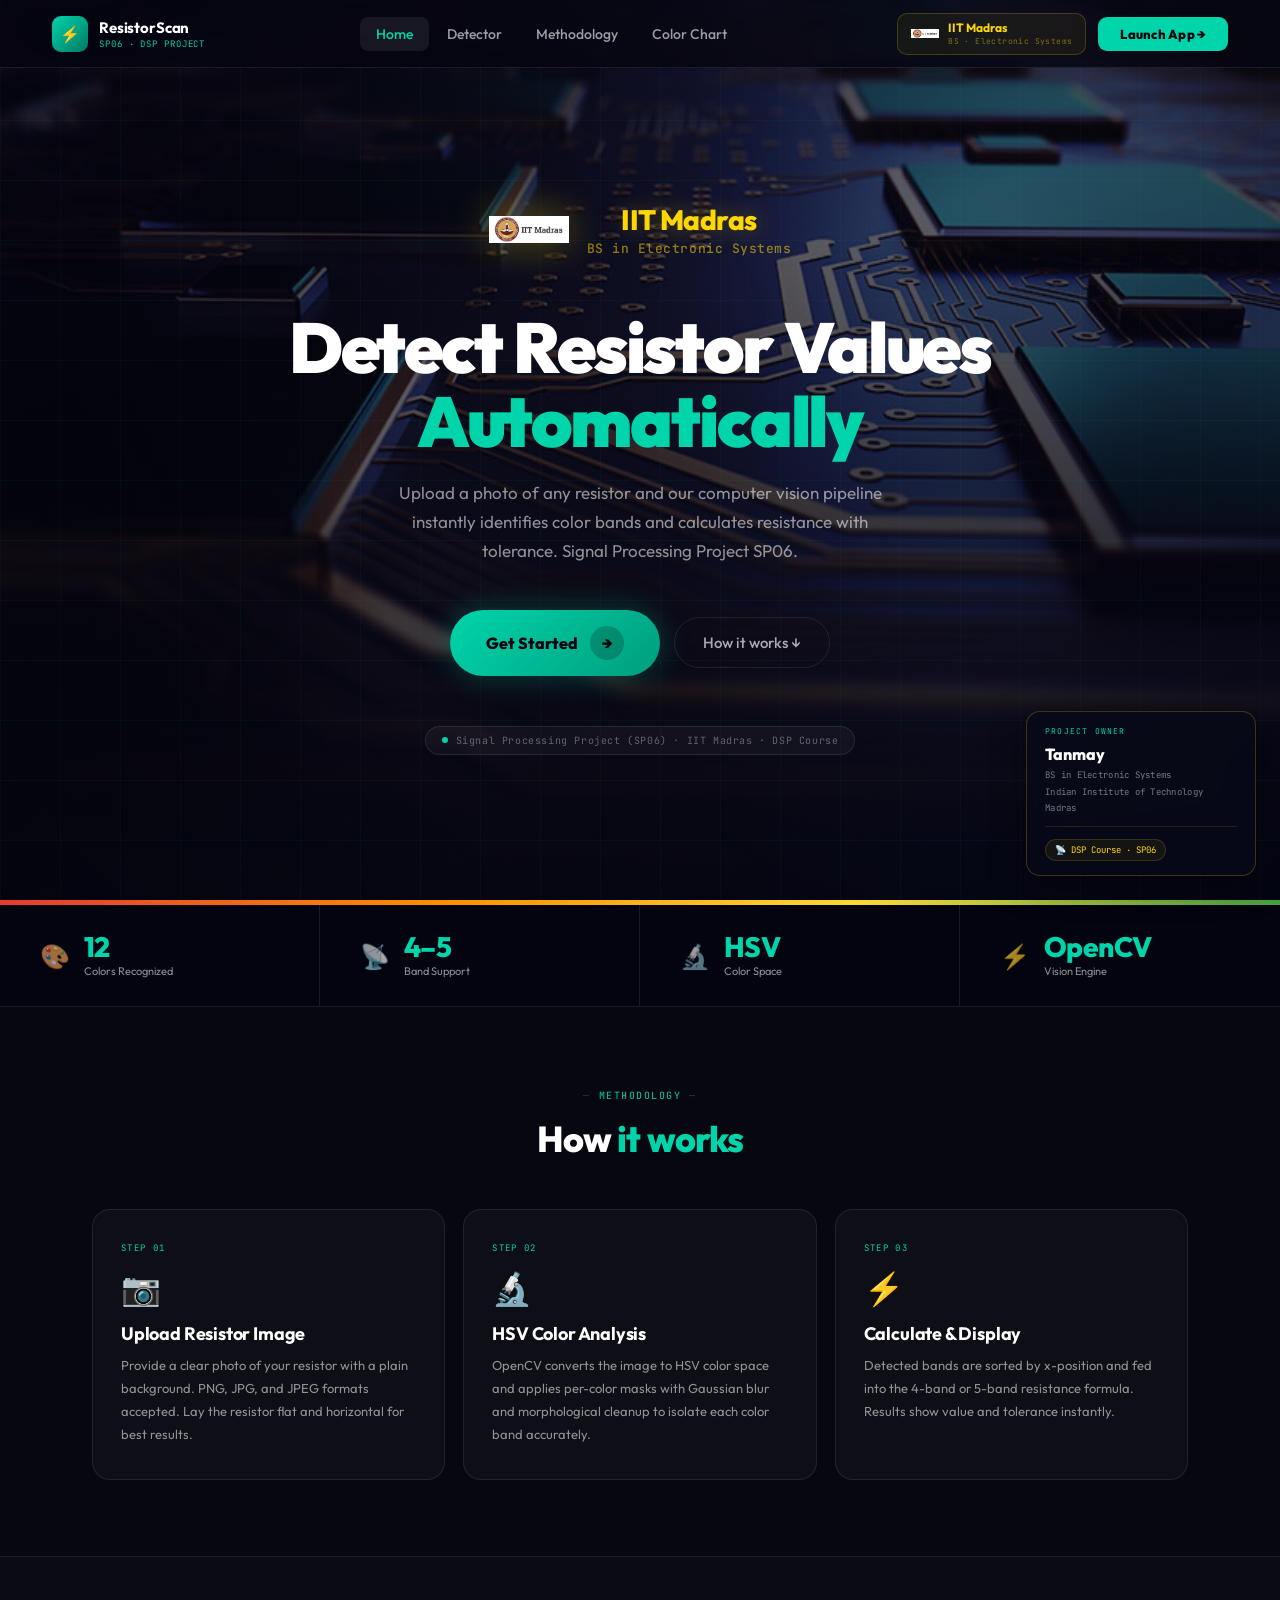
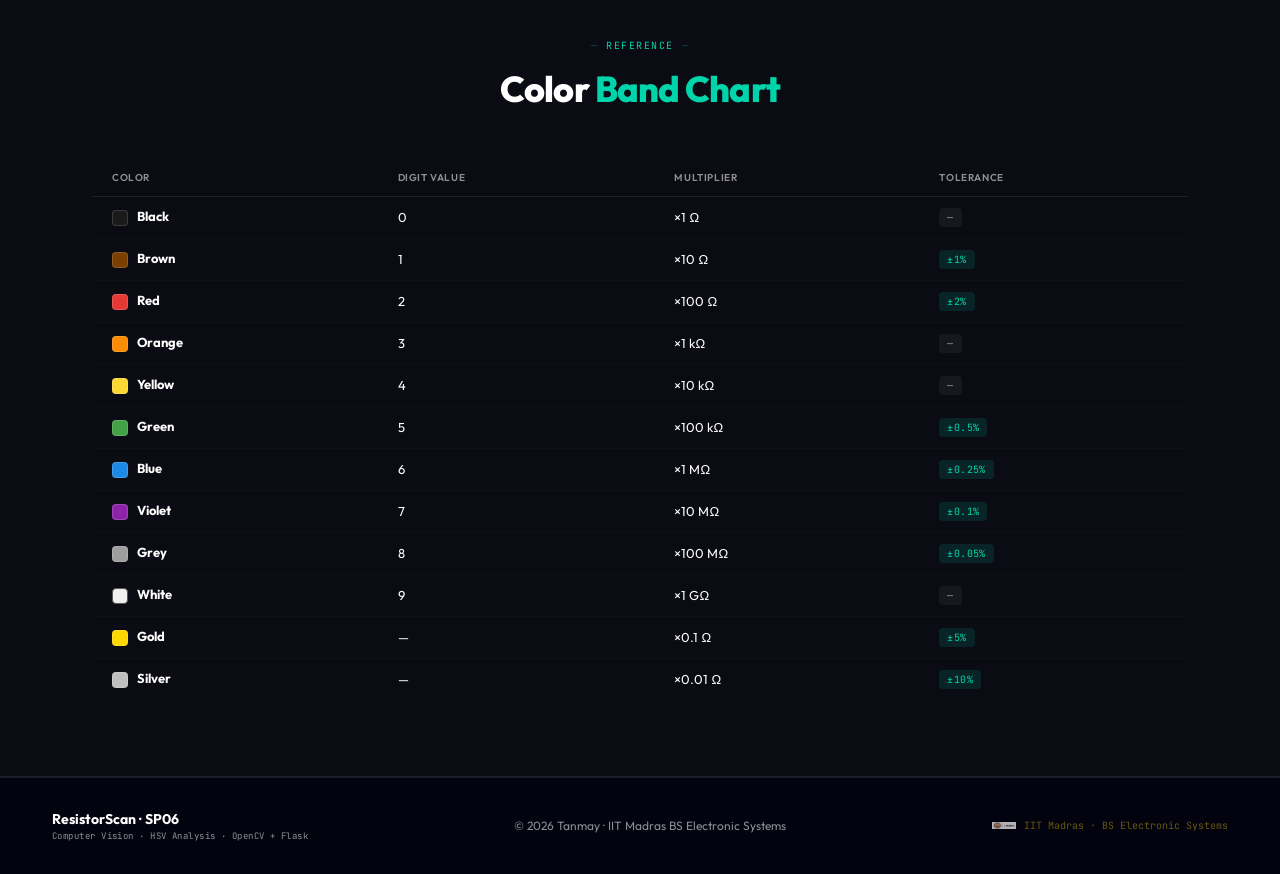
==== commit 6d604808: "updated project" ====
--- a/templates/home.html
+++ b/templates/home.html
@@ -3,459 +3,410 @@
 <head>
 <meta charset="UTF-8">
 <meta name="viewport" content="width=device-width, initial-scale=1.0">
-<title>SP06 — ResistorScan | IIT Madras</title>
+<title>SP06 — ResistorScan | IIT Madras BS Electronic Systems</title>
 <link rel="preconnect" href="https://fonts.googleapis.com">
-<link href="https://fonts.googleapis.com/css2?family=Space+Mono:wght@400;700&family=Syne:wght@400;600;700;800&display=swap" rel="stylesheet">
+<link href="https://fonts.googleapis.com/css2?family=Outfit:wght@300;400;500;600;700;800;900&family=JetBrains+Mono:wght@300;400;500;700&display=swap" rel="stylesheet">
 <style>
 *,*::before,*::after{box-sizing:border-box;margin:0;padding:0}
-
 :root{
-  --bg:#05070f;
-  --surface:#0d1020;
-  --border:rgba(255,255,255,0.07);
   --accent:#00d4aa;
   --accent2:#ff6b35;
   --gold:#ffd700;
-  --text:#e8eaf6;
-  --muted:#5a6080;
-  --mono:'Space Mono',monospace;
-  --sans:'Syne',sans-serif;
-}
-
-html,body{height:100%;background:var(--bg);color:var(--text);font-family:var(--sans);overflow-x:hidden}
-
-/* Grid background */
-body::before{
-  content:'';position:fixed;inset:0;
-  background-image:
-    linear-gradient(var(--border) 1px,transparent 1px),
-    linear-gradient(90deg,var(--border) 1px,transparent 1px);
-  background-size:55px 55px;
-  pointer-events:none;z-index:0;
-}
-
-/* Glowing orbs */
-.orb{position:fixed;border-radius:50%;filter:blur(90px);pointer-events:none;z-index:0}
-.orb1{width:550px;height:550px;background:rgba(0,212,170,0.10);top:-120px;left:-120px;animation:d1 14s ease-in-out infinite alternate}
-.orb2{width:420px;height:420px;background:rgba(255,107,53,0.08);bottom:-80px;right:-80px;animation:d2 16s ease-in-out infinite alternate}
-.orb3{width:300px;height:300px;background:rgba(255,215,0,0.05);top:40%;left:50%;transform:translate(-50%,-50%);animation:d3 10s ease-in-out infinite alternate}
-@keyframes d1{to{transform:translate(70px,90px)}}
-@keyframes d2{to{transform:translate(-70px,-60px)}}
-@keyframes d3{to{transform:translate(-50%,-55%)}}
-
-/* ── NAV ─────────────────────────────────── */
-nav{
-  position:relative;z-index:10;
+  --gold2:#e6a800;
+  --text:#ffffff;
+  --muted:rgba(255,255,255,0.55);
+  --border:rgba(255,255,255,0.09);
+  --surface:rgba(255,255,255,0.04);
+  --mono:"JetBrains Mono",monospace;
+  --sans:"Outfit",sans-serif;
+}
+html,body{min-height:100%;font-family:var(--sans);background:#06070f;color:var(--text);overflow-x:hidden}
+
+/* HERO */
+.hero{position:relative;min-height:100vh;display:flex;flex-direction:column}
+.hero-bg{
+  position:absolute;inset:0;
+  background-image:url("/static/images/bg.jpg");
+  background-size:cover;background-position:center 40%;
+  z-index:0;
+}
+.hero-overlay{
+  position:absolute;inset:0;
+  background:linear-gradient(160deg,rgba(4,5,18,0.88) 0%,rgba(4,5,18,0.65) 40%,rgba(4,5,18,0.85) 75%,rgba(4,5,18,1) 100%);
+  z-index:1;
+}
+.hero-grid{
+  position:absolute;inset:0;
+  background-image:linear-gradient(rgba(0,212,170,0.04) 1px,transparent 1px),linear-gradient(90deg,rgba(0,212,170,0.04) 1px,transparent 1px);
+  background-size:60px 60px;z-index:2;pointer-events:none;
+}
+
+/* NAVBAR */
+.navbar{
+  position:relative;z-index:20;
   display:flex;align-items:center;justify-content:space-between;
-  padding:20px 60px;
+  padding:0 52px;height:68px;
+  background:rgba(4,5,16,0.75);backdrop-filter:blur(20px);
   border-bottom:1px solid var(--border);
-  background:rgba(5,7,15,0.8);
-  backdrop-filter:blur(12px);
-}
-.nav-logo{
-  font-family:var(--mono);font-size:13px;
-  color:var(--accent);letter-spacing:.12em;text-transform:uppercase;
-}
-.nav-logo span{color:var(--muted)}
-.nav-badge{
-  font-family:var(--mono);font-size:10px;color:var(--muted);
-  border:1px solid var(--border);padding:6px 14px;border-radius:20px;letter-spacing:.1em;
-}
-
-/* ── HERO ─────────────────────────────────── */
-.hero{
-  position:relative;z-index:10;
-  min-height:calc(100vh - 65px);
-  display:grid;
-  grid-template-columns:1fr 1fr;
-  align-items:center;
-  gap:60px;
-  max-width:1280px;
-  margin:0 auto;
-  padding:70px 60px;
-}
-
-/* LEFT */
-.hero-left{animation:fadeUp .7s ease both}
-
-/* IIT Madras Logo Card */
-.iit-card{
-  display:inline-flex;
-  align-items:center;
-  gap:16px;
-  background:rgba(255,215,0,0.06);
-  border:1px solid rgba(255,215,0,0.2);
-  border-radius:14px;
-  padding:14px 20px;
-  margin-bottom:32px;
-  animation:fadeUp .5s ease both;
-}
-/* SVG IIT Madras emblem drawn inline */
-.iit-emblem{
-  width:54px;height:54px;flex-shrink:0;
-}
-.iit-text-block{}
-.iit-name{
-  font-family:var(--sans);font-size:13px;font-weight:700;
-  color:var(--gold);letter-spacing:.04em;line-height:1.2;
-}
-.iit-dept{
-  font-family:var(--mono);font-size:10px;color:var(--muted);
-  letter-spacing:.08em;margin-top:2px;
-}
-
-.kicker{
+}
+.nav-brand{display:flex;align-items:center;gap:11px;text-decoration:none}
+.nav-icon{
+  width:36px;height:36px;border-radius:9px;
+  background:linear-gradient(135deg,var(--accent),#007a63);
+  display:flex;align-items:center;justify-content:center;font-size:16px;
+}
+.nav-name{font-size:15px;font-weight:700;color:#fff;letter-spacing:-.01em}
+.nav-sub{font-family:var(--mono);font-size:9px;color:var(--accent);letter-spacing:.1em;text-transform:uppercase;margin-top:1px}
+
+.nav-links{display:flex;gap:2px}
+.nav-link{font-size:14px;font-weight:500;color:rgba(255,255,255,.6);text-decoration:none;padding:8px 16px;border-radius:8px;transition:all .18s}
+.nav-link:hover,.nav-link.active{color:#fff;background:rgba(255,255,255,.07)}
+.nav-link.active{color:var(--accent)}
+
+.nav-right{display:flex;align-items:center;gap:12px}
+.nav-iit-badge{
+  display:flex;align-items:center;gap:9px;
+  background:rgba(255,215,0,.06);border:1px solid rgba(255,215,0,.2);
+  border-radius:10px;padding:6px 13px;
+}
+.nav-iit-badge img{width:28px;height:28px;object-fit:contain}
+.nib-name{font-size:12px;font-weight:700;color:var(--gold);line-height:1.1}
+.nib-sub{font-family:var(--mono);font-size:8px;color:rgba(255,215,0,.45);letter-spacing:.05em;margin-top:1px}
+.nav-cta{
+  background:var(--accent);color:#03040e;font-size:13px;font-weight:800;
+  text-decoration:none;padding:9px 22px;border-radius:9px;letter-spacing:.01em;
+  transition:all .2s;white-space:nowrap;
+}
+.nav-cta:hover{filter:brightness(1.12);transform:translateY(-1px);box-shadow:0 6px 24px rgba(0,212,170,.3)}
+
+/* HERO BODY */
+.hero-body{
+  position:relative;z-index:10;flex:1;
+  display:flex;flex-direction:column;align-items:center;justify-content:center;
+  text-align:center;padding:56px 40px 80px;
+}
+
+.iit-logo-hero{
+  display:flex;align-items:center;gap:18px;margin-bottom:42px;
+  animation:fadeDown .6s ease both;
+}
+.iit-logo-hero img{
+  width:80px;height:80px;object-fit:contain;
+  filter:drop-shadow(0 0 20px rgba(255,215,0,.4));
+}
+.iit-text-block .iit-main{font-size:28px;font-weight:800;color:var(--gold);letter-spacing:-.02em;text-shadow:0 0 24px rgba(255,215,0,.35)}
+.iit-text-block .iit-sub{font-size:13px;color:rgba(255,215,0,.55);font-weight:500;margin-top:3px;font-family:var(--mono);letter-spacing:.04em}
+
+.hero-h1{
+  font-size:clamp(40px,5.5vw,74px);font-weight:900;
+  line-height:1.04;letter-spacing:-.03em;margin-bottom:20px;
+  animation:fadeUp .7s .1s ease both;
+}
+.hero-h1 span{color:var(--accent)}
+.hero-p{
+  font-size:17px;color:var(--muted);max-width:520px;line-height:1.72;
+  margin-bottom:44px;animation:fadeUp .7s .2s ease both;
+}
+
+.hero-btns{
+  display:flex;gap:14px;align-items:center;flex-wrap:wrap;justify-content:center;
+  margin-bottom:50px;animation:fadeUp .7s .3s ease both;
+}
+.btn-main{
+  display:inline-flex;align-items:center;gap:12px;
+  background:linear-gradient(135deg,var(--accent),#009e7e);
+  color:#030310;font-size:16px;font-weight:800;
+  text-decoration:none;padding:16px 36px;border-radius:50px;
+  box-shadow:0 0 32px rgba(0,212,170,.28);transition:all .25s;
+}
+.btn-main:hover{transform:translateY(-3px);box-shadow:0 0 52px rgba(0,212,170,.5)}
+.btn-arr{
+  width:34px;height:34px;border-radius:50%;
+  background:rgba(0,0,0,.2);display:flex;align-items:center;justify-content:center;font-size:16px;
+}
+.btn-sec{
   display:inline-flex;align-items:center;gap:8px;
-  font-family:var(--mono);font-size:11px;letter-spacing:.15em;
-  color:var(--accent);text-transform:uppercase;margin-bottom:24px;
-}
-.kicker::before{content:'';display:block;width:28px;height:1px;background:var(--accent)}
-
-h1{
-  font-size:clamp(38px,4.5vw,64px);font-weight:800;
-  line-height:1.06;letter-spacing:-.02em;margin-bottom:20px;
-}
-h1 em{font-style:normal;color:var(--accent)}
-
-.hero-desc{
-  font-family:var(--mono);font-size:13px;color:var(--muted);
-  line-height:1.8;max-width:460px;margin-bottom:40px;
-}
-
-.cta-row{display:flex;gap:14px;align-items:center;flex-wrap:wrap}
-
-.btn-launch{
-  display:inline-flex;align-items:center;gap:10px;
-  background:var(--accent);color:#05070f;
-  font-family:var(--mono);font-size:12px;font-weight:700;
-  letter-spacing:.08em;text-transform:uppercase;text-decoration:none;
-  padding:15px 32px;border-radius:8px;border:none;cursor:pointer;
-  transition:all .2s;position:relative;overflow:hidden;
-}
-.btn-launch:hover{transform:translateY(-2px);box-shadow:0 12px 40px rgba(0,212,170,.3)}
-
-.btn-ghost{
-  font-family:var(--mono);font-size:11px;color:var(--muted);
-  text-decoration:none;border:1px solid var(--border);
-  padding:14px 24px;border-radius:8px;transition:all .2s;
-}
-.btn-ghost:hover{color:var(--text);border-color:var(--muted)}
-
-/* RIGHT */
-.hero-right{animation:fadeUp .7s .2s ease both;display:flex;flex-direction:column;gap:20px}
-
-.showcase-card{
-  background:var(--surface);border:1px solid var(--border);
-  border-radius:20px;padding:36px 32px;
-  position:relative;overflow:hidden;
-}
-.showcase-card::before{
-  content:'';position:absolute;top:0;left:0;right:0;height:1px;
-  background:linear-gradient(90deg,transparent,var(--accent),transparent);
-}
-
-.sc-label{
-  font-family:var(--mono);font-size:10px;letter-spacing:.18em;
-  color:var(--muted);text-transform:uppercase;margin-bottom:24px;
-  display:flex;align-items:center;gap:8px;
-}
-.sc-label::before{
-  content:'';display:block;width:6px;height:6px;
-  border-radius:50%;background:var(--accent);
-  animation:blink 1.5s ease-in-out infinite;
-}
-@keyframes blink{0%,100%{opacity:1}50%{opacity:.3}}
-
-/* Animated resistor */
-.r-wrap{display:flex;align-items:center;justify-content:center;gap:0;margin-bottom:20px}
-.r-wire{height:3px;flex:1;background:linear-gradient(90deg,transparent,#444,#777)}
-.r-wire.r{background:linear-gradient(90deg,#777,#444,transparent)}
-.r-body-vis{
-  background:linear-gradient(135deg,#c8a870,#e8c88a,#c8a870);
-  border-radius:16px;width:240px;height:56px;
-  display:flex;align-items:center;justify-content:center;gap:16px;
-  box-shadow:0 4px 24px rgba(0,0,0,.5),inset 0 1px 0 rgba(255,255,255,.2);
-}
-.r-band-anim{width:20px;height:100%;border-radius:3px;animation:bandGlow 2s ease-in-out infinite}
-.r-band-anim:nth-child(1){animation-delay:0s}
-.r-band-anim:nth-child(2){animation-delay:.15s}
-.r-band-anim:nth-child(3){animation-delay:.30s}
-.r-band-anim:nth-child(4){animation-delay:.45s}
-@keyframes bandGlow{0%,100%{filter:brightness(1)}50%{filter:brightness(1.5) drop-shadow(0 0 5px currentColor)}}
-
-.r-result{
-  text-align:center;font-family:var(--mono);
-  font-size:24px;font-weight:700;color:var(--accent);
-  animation:pulse 3s ease-in-out infinite;
-}
-@keyframes pulse{0%,100%{opacity:1}50%{opacity:.65}}
-.r-sub{font-size:11px;color:var(--muted);margin-top:4px}
-
-/* feature pills */
-.pills{display:flex;gap:10px;flex-wrap:wrap;justify-content:center;margin-top:16px}
-.pill{
-  font-family:var(--mono);font-size:10px;color:var(--text);
+  color:rgba(255,255,255,.65);font-size:15px;font-weight:500;
+  text-decoration:none;padding:15px 28px;
+  border:1px solid var(--border);border-radius:50px;transition:all .2s;
+}
+.btn-sec:hover{color:#fff;border-color:rgba(255,255,255,.28);background:rgba(255,255,255,.05)}
+
+.proj-badge{
+  display:inline-flex;align-items:center;gap:8px;
+  font-family:var(--mono);font-size:10px;color:rgba(255,255,255,.35);
   background:rgba(255,255,255,.04);border:1px solid var(--border);
-  border-radius:20px;padding:7px 14px;letter-spacing:.05em;
-  display:flex;align-items:center;gap:6px;
-}
-.pdot{width:5px;height:5px;border-radius:50%;background:var(--accent)}
-.pill:nth-child(2) .pdot{background:var(--accent2)}
-.pill:nth-child(3) .pdot{background:#a78bfa}
-
-/* ── STATS ─────────────────────────────────── */
-.stats{
-  position:relative;z-index:10;
-  display:grid;grid-template-columns:repeat(4,1fr);
-  border-top:1px solid var(--border);border-bottom:1px solid var(--border);
-}
-.stat{padding:28px 40px;border-right:1px solid var(--border)}
+  border-radius:20px;padding:7px 16px;letter-spacing:.06em;
+  animation:fadeUp .7s .4s ease both;
+}
+.pbdot{width:6px;height:6px;border-radius:50%;background:var(--accent);animation:blink 1.5s ease-in-out infinite}
+
+/* OWNER CARD — fixed bottom-right corner */
+.owner-card{
+  position:fixed;bottom:24px;right:24px;z-index:50;
+  background:rgba(8,10,24,0.88);backdrop-filter:blur(18px);
+  border:1px solid rgba(255,215,0,.22);border-radius:14px;
+  padding:14px 18px;max-width:230px;
+  box-shadow:0 8px 32px rgba(0,0,0,.5);
+  animation:slideInRight .6s .5s ease both;
+}
+.oc-label{font-family:var(--mono);font-size:8px;letter-spacing:.15em;color:var(--accent);text-transform:uppercase;margin-bottom:8px}
+.oc-name{font-size:16px;font-weight:800;color:#fff;margin-bottom:3px}
+.oc-details{font-family:var(--mono);font-size:9px;color:rgba(255,255,255,.45);line-height:1.8;letter-spacing:.03em}
+.oc-divider{height:1px;background:rgba(255,215,0,.12);margin:10px 0}
+.oc-course{
+  display:inline-flex;align-items:center;gap:5px;
+  font-family:var(--mono);font-size:9px;color:var(--gold);
+  background:rgba(255,215,0,.06);border:1px solid rgba(255,215,0,.15);
+  padding:4px 9px;border-radius:20px;
+}
+
+/* WAVE BAR */
+.wave-bar{
+  height:5px;
+  background:linear-gradient(90deg,#e53935,#FB8C00,#FDD835,#43A047,#1E88E5,#8E24AA,#e53935);
+  background-size:200% 100%;animation:shift 4s linear infinite;
+}
+
+/* STATS */
+.stats{display:grid;grid-template-columns:repeat(4,1fr);background:#040410;border-bottom:1px solid var(--border)}
+.stat{padding:28px 40px;border-right:1px solid var(--border);display:flex;align-items:center;gap:14px}
 .stat:last-child{border-right:none}
-.stat-n{font-family:var(--mono);font-size:32px;font-weight:700;color:var(--accent);line-height:1;margin-bottom:4px}
-.stat-l{font-family:var(--mono);font-size:10px;color:var(--muted);letter-spacing:.1em;text-transform:uppercase}
-
-/* ── HOW IT WORKS ──────────────────────────── */
-.section{position:relative;z-index:10;max-width:1280px;margin:72px auto;padding:0 60px}
-.sec-kicker{font-family:var(--mono);font-size:10px;letter-spacing:.2em;color:var(--accent);text-transform:uppercase;margin-bottom:16px}
-.sec-title{font-size:34px;font-weight:800;letter-spacing:-.02em;margin-bottom:40px}
-
-.steps{display:grid;grid-template-columns:repeat(3,1fr);gap:2px}
-.step{background:var(--surface);border:1px solid var(--border);padding:36px;transition:border-color .2s;position:relative;overflow:hidden}
-.step:hover{border-color:rgba(0,212,170,.3)}
-.step::before{content:'';position:absolute;inset:0;background:linear-gradient(135deg,rgba(0,212,170,.03),transparent);opacity:0;transition:opacity .2s}
-.step:hover::before{opacity:1}
-.step-n{font-family:var(--mono);font-size:44px;font-weight:700;color:rgba(255,255,255,.04);line-height:1;margin-bottom:12px}
-.step-ic{font-size:28px;margin-bottom:12px;display:block}
-.step-t{font-size:17px;font-weight:700;margin-bottom:8px}
-.step-d{font-family:var(--mono);font-size:11px;color:var(--muted);line-height:1.8}
-
-/* ── COLOR TABLE ───────────────────────────── */
-.ctable{width:100%;border-collapse:collapse;font-family:var(--mono);font-size:12px}
-.ctable th{text-align:left;padding:12px 18px;border-bottom:1px solid var(--border);color:var(--muted);font-weight:400;letter-spacing:.1em;text-transform:uppercase;font-size:10px}
-.ctable td{padding:11px 18px;border-bottom:1px solid rgba(255,255,255,.03);color:var(--text)}
-.ctable tr:hover td{background:rgba(255,255,255,.02)}
-.cswatch{display:inline-block;width:18px;height:18px;border-radius:4px;border:1px solid rgba(255,255,255,.1);vertical-align:middle;margin-right:10px}
-
-/* ── FOOTER ──────────────────────────────── */
-footer{
-  position:relative;z-index:10;
-  border-top:1px solid var(--border);
-  padding:28px 60px;
-  display:flex;align-items:center;justify-content:space-between;
-}
-.ft{font-family:var(--mono);font-size:11px;color:var(--muted);letter-spacing:.04em}
-.ft-iit{
-  display:flex;align-items:center;gap:10px;
-  font-family:var(--mono);font-size:11px;color:var(--gold);opacity:.7;
-}
-
-@keyframes fadeUp{from{opacity:0;transform:translateY(28px)}to{opacity:1;transform:none}}
+.stat-ic{font-size:24px;opacity:.65}
+.stat-n{font-size:28px;font-weight:800;color:var(--accent);letter-spacing:-.02em;line-height:1}
+.stat-l{font-size:11px;color:var(--muted);margin-top:3px}
+
+/* HOW IT WORKS */
+.section{max-width:1200px;margin:0 auto;padding:76px 52px}
+.section-hd{text-align:center;margin-bottom:48px}
+.sec-kicker{
+  display:inline-flex;align-items:center;gap:8px;
+  font-family:var(--mono);font-size:10px;color:var(--accent);
+  letter-spacing:.15em;text-transform:uppercase;margin-bottom:14px;
+}
+.sec-kicker::before,.sec-kicker::after{content:"—";opacity:.35}
+.sec-title{font-size:36px;font-weight:800;letter-spacing:-.025em}
+.sec-title span{color:var(--accent)}
+
+.cards{display:grid;grid-template-columns:repeat(3,1fr);gap:18px}
+.card{
+  background:rgba(255,255,255,.03);border:1px solid var(--border);
+  border-radius:18px;padding:32px 28px;transition:all .2s;position:relative;overflow:hidden;
+}
+.card::before{
+  content:"";position:absolute;top:0;left:0;right:0;height:2px;
+  background:linear-gradient(90deg,var(--accent),transparent);opacity:0;transition:opacity .2s;
+}
+.card:hover{background:rgba(255,255,255,.06);border-color:rgba(0,212,170,.2);transform:translateY(-4px)}
+.card:hover::before{opacity:1}
+.card-step{font-family:var(--mono);font-size:9px;color:var(--accent);letter-spacing:.15em;text-transform:uppercase;margin-bottom:14px}
+.card-icon{font-size:32px;margin-bottom:14px;display:block}
+.card-title{font-size:18px;font-weight:700;margin-bottom:9px;letter-spacing:-.01em}
+.card-desc{font-size:13px;color:var(--muted);line-height:1.78}
+
+/* COLOR CHART */
+.chart-wrap{background:rgba(255,255,255,.015);border-top:1px solid var(--border);border-bottom:1px solid var(--border)}
+.ctable{width:100%;border-collapse:collapse;font-size:13px}
+.ctable th{text-align:left;padding:12px 20px;border-bottom:1px solid var(--border);color:var(--muted);font-weight:600;font-size:10px;letter-spacing:.06em;text-transform:uppercase}
+.ctable td{padding:11px 20px;border-bottom:1px solid rgba(255,255,255,.025)}
+.ctable tr:last-child td{border-bottom:none}
+.ctable tr:hover td{background:rgba(255,255,255,.022)}
+.cswatch{display:inline-block;width:16px;height:16px;border-radius:4px;border:1px solid rgba(255,255,255,.15);vertical-align:middle;margin-right:9px}
+.badge{display:inline-block;font-family:var(--mono);font-size:10px;padding:3px 8px;border-radius:4px;letter-spacing:.04em}
+.b-tol{background:rgba(0,212,170,.12);color:var(--accent)}
+.b-na{background:rgba(255,255,255,.05);color:var(--muted)}
+
+/* FOOTER */
+.footer{
+  background:#030310;border-top:1px solid var(--border);
+  padding:32px 52px;display:flex;align-items:center;justify-content:space-between;flex-wrap:wrap;gap:16px;
+}
+.footer-left .fn{font-size:14px;font-weight:700}
+.footer-left .fs{font-family:var(--mono);font-size:9px;color:var(--muted);letter-spacing:.05em;margin-top:2px}
+.footer-copy{font-size:12px;color:var(--muted)}
+.footer-iit{display:flex;align-items:center;gap:8px}
+.footer-iit img{width:24px;height:24px;object-fit:contain;opacity:.7}
+.footer-iit span{font-family:var(--mono);font-size:10px;color:rgba(255,215,0,.4)}
+
+/* ANIMATIONS */
+@keyframes fadeUp{from{opacity:0;transform:translateY(22px)}to{opacity:1;transform:none}}
+@keyframes fadeDown{from{opacity:0;transform:translateY(-18px)}to{opacity:1;transform:none}}
+@keyframes slideInRight{from{opacity:0;transform:translateX(30px)}to{opacity:1;transform:none}}
+@keyframes shift{to{background-position:200% 0}}
+@keyframes blink{0%,100%{opacity:1}50%{opacity:.2}}
 
 @media(max-width:900px){
-  nav,footer{padding:20px 24px}
-  .hero{grid-template-columns:1fr;gap:40px;padding:40px 24px;min-height:auto}
-  .hero-right{display:none}
-  .steps{grid-template-columns:1fr}
+  .navbar{padding:0 16px}
+  .nav-links,.nav-iit-badge{display:none}
+  .hero-body{padding:32px 16px 56px}
   .stats{grid-template-columns:1fr 1fr}
-  .stat{border-right:none;border-bottom:1px solid var(--border)}
-  .section{padding:0 24px}
+  .stat:nth-child(2){border-right:none}
+  .cards{grid-template-columns:1fr}
+  .section{padding:52px 16px}
+  .footer{padding:24px 16px;flex-direction:column;text-align:center}
+  .owner-card{bottom:12px;right:12px;max-width:200px}
 }
 </style>
 </head>
 <body>
 
-<div class="orb orb1"></div>
-<div class="orb orb2"></div>
-<div class="orb orb3"></div>
-
-<!-- NAV -->
-<nav>
-  <div class="nav-logo">Resistor<span>//</span>Scan</div>
-  <div class="nav-badge">SP06 · IIT Madras · CV Project</div>
-</nav>
-
-<!-- HERO -->
 <section class="hero">
-  <div class="hero-left">
-
-    <!-- IIT Madras Logo Card -->
-    <div class="iit-card">
-      <!-- IIT Madras official seal / emblem as inline SVG -->
-      <svg class="iit-emblem" viewBox="0 0 100 100" xmlns="http://www.w3.org/2000/svg">
-        <!-- Outer ring -->
-        <circle cx="50" cy="50" r="47" fill="none" stroke="#FFD700" stroke-width="2.5"/>
-        <circle cx="50" cy="50" r="41" fill="none" stroke="#FFD700" stroke-width="1"/>
-        <!-- Inner gold circle background -->
-        <circle cx="50" cy="50" r="38" fill="#1a1500"/>
-        <!-- Stylised lion (simplified emblem shape) -->
-        <!-- Body -->
-        <ellipse cx="50" cy="60" rx="13" ry="9" fill="#FFD700"/>
-        <!-- Head -->
-        <circle cx="50" cy="44" r="10" fill="#FFD700"/>
-        <!-- Mane ring -->
-        <circle cx="50" cy="44" r="13" fill="none" stroke="#FFD700" stroke-width="2.5"/>
-        <!-- Eyes -->
-        <circle cx="46.5" cy="42.5" r="1.5" fill="#1a1500"/>
-        <circle cx="53.5" cy="42.5" r="1.5" fill="#1a1500"/>
-        <!-- Nose -->
-        <ellipse cx="50" cy="46" rx="1.5" ry="1" fill="#1a1500"/>
-        <!-- Paws -->
-        <ellipse cx="40" cy="67" rx="4" ry="2.5" fill="#FFD700"/>
-        <ellipse cx="60" cy="67" rx="4" ry="2.5" fill="#FFD700"/>
-        <!-- Tail -->
-        <path d="M63 60 Q73 52 70 45 Q68 40 65 44" fill="none" stroke="#FFD700" stroke-width="2.5" stroke-linecap="round"/>
-        <!-- Tail tip -->
-        <circle cx="65" cy="44" r="3" fill="#FFD700"/>
-        <!-- Top text arc (IIT MADRAS) simulated with dots -->
-        <text x="50" y="18" text-anchor="middle" font-family="serif" font-size="7" font-weight="bold" fill="#FFD700" letter-spacing="1.5">IIT MADRAS</text>
-        <!-- Bottom text arc -->
-        <text x="50" y="85" text-anchor="middle" font-family="serif" font-size="6" fill="#FFD700" letter-spacing="1">EST. 1959</text>
-        <!-- Stars decoration -->
-        <text x="22" y="54" font-size="6" fill="#FFD700">✦</text>
-        <text x="72" y="54" font-size="6" fill="#FFD700">✦</text>
-      </svg>
+  <div class="hero-bg"></div>
+  <div class="hero-overlay"></div>
+  <div class="hero-grid"></div>
+
+  <!-- NAVBAR -->
+  <nav class="navbar">
+    <a href="/" class="nav-brand">
+      <div class="nav-icon">⚡</div>
+      <div>
+        <div class="nav-name">ResistorScan</div>
+        <div class="nav-sub">SP06 · DSP Project</div>
+      </div>
+    </a>
+    <div class="nav-links">
+      <a href="/" class="nav-link active">Home</a>
+      <a href="/app" class="nav-link">Detector</a>
+      <a href="#how" class="nav-link">Methodology</a>
+      <a href="#chart" class="nav-link">Color Chart</a>
+    </div>
+    <div class="nav-right">
+      <div class="nav-iit-badge">
+        <img src="[data-uri]" alt="IIT Madras">
+        <div>
+          <div class="nib-name">IIT Madras</div>
+          <div class="nib-sub">BS · Electronic Systems</div>
+        </div>
+      </div>
+      <a href="/app" class="nav-cta">Launch App →</a>
+    </div>
+  </nav>
+
+  <!-- HERO BODY -->
+  <div class="hero-body">
+    <div class="iit-logo-hero">
+      <img src="[data-uri]" alt="IIT Madras Logo">
       <div class="iit-text-block">
-        <div class="iit-name">IIT Madras</div>
-        <div class="iit-dept">Dept. of Electronics · SP06 Project</div>
-      </div>
-    </div>
-
-    <div class="kicker">Computer Vision · HSV Analysis</div>
-    <h1>Read resistors<br>in <em>seconds.</em></h1>
-    <p class="hero-desc">
-      Upload a photo of any 4-band or 5-band resistor.
-      Our OpenCV pipeline detects color bands automatically
-      and calculates resistance with tolerance values.
+        <div class="iit-main">IIT Madras</div>
+        <div class="iit-sub">BS in Electronic Systems</div>
+      </div>
+    </div>
+
+    <h1 class="hero-h1">
+      Detect Resistor Values<br>
+      <span>Automatically</span>
+    </h1>
+
+    <p class="hero-p">
+      Upload a photo of any resistor and our computer vision
+      pipeline instantly identifies color bands and calculates
+      resistance with tolerance. Signal Processing Project SP06.
     </p>
-    <div class="cta-row">
-      <a href="/app" class="btn-launch">
-        <svg width="15" height="15" fill="none" viewBox="0 0 24 24" stroke="currentColor" stroke-width="2.5"><circle cx="11" cy="11" r="8"/><path stroke-linecap="round" d="M21 21l-4.35-4.35"/></svg>
-        Launch Detector
+
+    <div class="hero-btns">
+      <a href="/app" class="btn-main">
+        Get Started
+        <div class="btn-arr">→</div>
       </a>
-      <a href="#how" class="btn-ghost">How it works →</a>
-    </div>
-
-  </div>
-
-  <!-- Right visual -->
-  <div class="hero-right">
-    <div class="showcase-card">
-      <div class="sc-label">Live Demo — 4.7 kΩ</div>
-      <div class="r-wrap">
-        <div class="r-wire"></div>
-        <div class="r-body-vis">
-          <div class="r-band-anim" style="background:#FDD835"></div>
-          <div class="r-band-anim" style="background:#7B3F00"></div>
-          <div class="r-band-anim" style="background:#e53935"></div>
-          <div class="r-band-anim" style="background:#FFD700"></div>
-        </div>
-        <div class="r-wire r"></div>
-      </div>
-      <div class="r-result">4.7 kΩ</div>
-      <div class="r-sub r-result" style="font-size:13px;color:var(--accent2)">Tolerance: ±5%</div>
-      <div class="pills">
-        <div class="pill"><span class="pdot"></span>HSV Detection</div>
-        <div class="pill"><span class="pdot"></span>Auto Calibrated</div>
-        <div class="pill"><span class="pdot"></span>4 &amp; 5 Band</div>
-      </div>
-    </div>
-
-    <!-- IIT Madras large watermark badge on right side -->
-    <div style="background:rgba(255,215,0,0.04);border:1px solid rgba(255,215,0,0.15);border-radius:16px;padding:20px 24px;display:flex;align-items:center;gap:16px;">
-      <svg viewBox="0 0 100 100" width="44" height="44" xmlns="http://www.w3.org/2000/svg">
-        <circle cx="50" cy="50" r="47" fill="none" stroke="#FFD700" stroke-width="2.5"/>
-        <circle cx="50" cy="50" r="38" fill="#1a1500"/>
-        <ellipse cx="50" cy="60" rx="13" ry="9" fill="#FFD700"/>
-        <circle cx="50" cy="44" r="10" fill="#FFD700"/>
-        <circle cx="50" cy="44" r="13" fill="none" stroke="#FFD700" stroke-width="2.5"/>
-        <circle cx="46.5" cy="42.5" r="1.5" fill="#1a1500"/>
-        <circle cx="53.5" cy="42.5" r="1.5" fill="#1a1500"/>
-        <ellipse cx="50" cy="46" rx="1.5" ry="1" fill="#1a1500"/>
-        <ellipse cx="40" cy="67" rx="4" ry="2.5" fill="#FFD700"/>
-        <ellipse cx="60" cy="67" rx="4" ry="2.5" fill="#FFD700"/>
-        <path d="M63 60 Q73 52 70 45 Q68 40 65 44" fill="none" stroke="#FFD700" stroke-width="2.5" stroke-linecap="round"/>
-        <circle cx="65" cy="44" r="3" fill="#FFD700"/>
-        <text x="50" y="18" text-anchor="middle" font-family="serif" font-size="7" font-weight="bold" fill="#FFD700" letter-spacing="1.5">IIT MADRAS</text>
-        <text x="50" y="85" text-anchor="middle" font-family="serif" font-size="6" fill="#FFD700" letter-spacing="1">EST. 1959</text>
-        <text x="22" y="54" font-size="6" fill="#FFD700">✦</text>
-        <text x="72" y="54" font-size="6" fill="#FFD700">✦</text>
-      </svg>
-      <div>
-        <div style="font-family:var(--mono);font-size:11px;color:var(--gold);font-weight:700;letter-spacing:.05em">Indian Institute of Technology Madras</div>
-        <div style="font-family:var(--mono);font-size:10px;color:var(--muted);margin-top:3px">SP06 · Electronics Lab · 2025–26</div>
-      </div>
+      <a href="#how" class="btn-sec">How it works ↓</a>
+    </div>
+
+    <div class="proj-badge">
+      <span class="pbdot"></span>
+      Signal Processing Project (SP06) · IIT Madras · DSP Course
     </div>
   </div>
 </section>
+
+<!-- OWNER INFO CARD — fixed corner -->
+<div class="owner-card">
+  <div class="oc-label">Project Owner</div>
+  <div class="oc-name">Tanmay</div>
+  <div class="oc-details">
+    BS in Electronic Systems<br>
+    Indian Institute of Technology Madras
+  </div>
+  <div class="oc-divider"></div>
+  <div class="oc-course">📡 DSP Course · SP06</div>
+</div>
+
+<div class="wave-bar"></div>
 
 <!-- STATS -->
 <div class="stats">
-  <div class="stat"><div class="stat-n">12</div><div class="stat-l">Colors Detected</div></div>
-  <div class="stat"><div class="stat-n">4–5</div><div class="stat-l">Band Support</div></div>
-  <div class="stat"><div class="stat-n">HSV</div><div class="stat-l">Color Space</div></div>
-  <div class="stat"><div class="stat-n">OpenCV</div><div class="stat-l">Vision Engine</div></div>
+  <div class="stat"><div class="stat-ic">🎨</div><div><div class="stat-n">12</div><div class="stat-l">Colors Recognized</div></div></div>
+  <div class="stat"><div class="stat-ic">📡</div><div><div class="stat-n">4–5</div><div class="stat-l">Band Support</div></div></div>
+  <div class="stat"><div class="stat-ic">🔬</div><div><div class="stat-n">HSV</div><div class="stat-l">Color Space</div></div></div>
+  <div class="stat"><div class="stat-ic">⚡</div><div><div class="stat-n">OpenCV</div><div class="stat-l">Vision Engine</div></div></div>
 </div>
 
 <!-- HOW IT WORKS -->
-<section class="section" id="how">
-  <div class="sec-kicker">Methodology</div>
-  <h2 class="sec-title">How it works</h2>
-  <div class="steps">
-    <div class="step">
-      <div class="step-n">01</div>
-      <span class="step-ic">📷</span>
-      <div class="step-t">Upload Image</div>
-      <p class="step-d">Provide a clear photo of your resistor. The system accepts PNG, JPG, and JPEG formats up to 16 MB.</p>
-    </div>
-    <div class="step">
-      <div class="step-n">02</div>
-      <span class="step-ic">🔬</span>
-      <div class="step-t">HSV Analysis</div>
-      <p class="step-d">OpenCV converts to HSV color space, applies per-color masks with morphological cleanup to isolate each band contour.</p>
-    </div>
-    <div class="step">
-      <div class="step-n">03</div>
-      <span class="step-ic">⚡</span>
-      <div class="step-t">Calculate Result</div>
-      <p class="step-d">Bands are sorted by x-position. Resistance formula applied for 4 or 5-band resistors. Manual correction available.</p>
-    </div>
-  </div>
-</section>
+<div id="how">
+  <div class="section">
+    <div class="section-hd">
+      <div class="sec-kicker">Methodology</div>
+      <h2 class="sec-title">How <span>it works</span></h2>
+    </div>
+    <div class="cards">
+      <div class="card">
+        <div class="card-step">Step 01</div>
+        <span class="card-icon">📷</span>
+        <div class="card-title">Upload Resistor Image</div>
+        <p class="card-desc">Provide a clear photo of your resistor with a plain background. PNG, JPG, and JPEG formats accepted. Lay the resistor flat and horizontal for best results.</p>
+      </div>
+      <div class="card">
+        <div class="card-step">Step 02</div>
+        <span class="card-icon">🔬</span>
+        <div class="card-title">HSV Color Analysis</div>
+        <p class="card-desc">OpenCV converts the image to HSV color space and applies per-color masks with Gaussian blur and morphological cleanup to isolate each color band accurately.</p>
+      </div>
+      <div class="card">
+        <div class="card-step">Step 03</div>
+        <span class="card-icon">⚡</span>
+        <div class="card-title">Calculate &amp; Display</div>
+        <p class="card-desc">Detected bands are sorted by x-position and fed into the 4-band or 5-band resistance formula. Results show value and tolerance instantly.</p>
+      </div>
+    </div>
+  </div>
+</div>
 
 <!-- COLOR CHART -->
-<section class="section" style="margin-bottom:80px">
-  <div class="sec-kicker">Reference</div>
-  <h2 class="sec-title">Color band chart</h2>
-  <table class="ctable">
-    <thead><tr><th>Color</th><th>Digit</th><th>Multiplier</th><th>Tolerance</th></tr></thead>
-    <tbody>
-      <tr><td><span class="cswatch" style="background:#222"></span>Black</td><td>0</td><td>×1 Ω</td><td>—</td></tr>
-      <tr><td><span class="cswatch" style="background:#7B3F00"></span>Brown</td><td>1</td><td>×10 Ω</td><td>±1%</td></tr>
-      <tr><td><span class="cswatch" style="background:#e53935"></span>Red</td><td>2</td><td>×100 Ω</td><td>±2%</td></tr>
-      <tr><td><span class="cswatch" style="background:#FB8C00"></span>Orange</td><td>3</td><td>×1 kΩ</td><td>—</td></tr>
-      <tr><td><span class="cswatch" style="background:#FDD835"></span>Yellow</td><td>4</td><td>×10 kΩ</td><td>—</td></tr>
-      <tr><td><span class="cswatch" style="background:#43A047"></span>Green</td><td>5</td><td>×100 kΩ</td><td>±0.5%</td></tr>
-      <tr><td><span class="cswatch" style="background:#1E88E5"></span>Blue</td><td>6</td><td>×1 MΩ</td><td>±0.25%</td></tr>
-      <tr><td><span class="cswatch" style="background:#8E24AA"></span>Violet</td><td>7</td><td>×10 MΩ</td><td>±0.1%</td></tr>
-      <tr><td><span class="cswatch" style="background:#9E9E9E"></span>Grey</td><td>8</td><td>×100 MΩ</td><td>±0.05%</td></tr>
-      <tr><td><span class="cswatch" style="background:#F5F5F5;border-color:#555"></span>White</td><td>9</td><td>×1 GΩ</td><td>—</td></tr>
-      <tr><td><span class="cswatch" style="background:#FFD700"></span>Gold</td><td>—</td><td>×0.1 Ω</td><td>±5%</td></tr>
-      <tr><td><span class="cswatch" style="background:#C0C0C0"></span>Silver</td><td>—</td><td>×0.01 Ω</td><td>±10%</td></tr>
-    </tbody>
-  </table>
-</section>
-
-<footer>
-  <div class="ft">© 2026 SP06 · Resistor Detection System · Computer Vision</div>
-  <div class="ft-iit">
-    <svg viewBox="0 0 100 100" width="22" height="22" xmlns="http://www.w3.org/2000/svg">
-      <circle cx="50" cy="50" r="47" fill="none" stroke="#FFD700" stroke-width="3"/>
-      <circle cx="50" cy="50" r="38" fill="#1a1500"/>
-      <ellipse cx="50" cy="60" rx="12" ry="8" fill="#FFD700"/>
-      <circle cx="50" cy="44" r="9" fill="#FFD700"/>
-      <circle cx="50" cy="44" r="12" fill="none" stroke="#FFD700" stroke-width="2"/>
-    </svg>
-    IIT Madras · Built with OpenCV + Flask
+<div class="chart-wrap" id="chart">
+  <div class="section">
+    <div class="section-hd">
+      <div class="sec-kicker">Reference</div>
+      <h2 class="sec-title">Color <span>Band Chart</span></h2>
+    </div>
+    <table class="ctable">
+      <thead><tr><th>Color</th><th>Digit Value</th><th>Multiplier</th><th>Tolerance</th></tr></thead>
+      <tbody>
+        <tr><td><span class="cswatch" style="background:#1a1a1a"></span><strong>Black</strong></td><td>0</td><td>×1 Ω</td><td><span class="badge b-na">—</span></td></tr>
+        <tr><td><span class="cswatch" style="background:#7B3F00"></span><strong>Brown</strong></td><td>1</td><td>×10 Ω</td><td><span class="badge b-tol">±1%</span></td></tr>
+        <tr><td><span class="cswatch" style="background:#e53935"></span><strong>Red</strong></td><td>2</td><td>×100 Ω</td><td><span class="badge b-tol">±2%</span></td></tr>
+        <tr><td><span class="cswatch" style="background:#FB8C00"></span><strong>Orange</strong></td><td>3</td><td>×1 kΩ</td><td><span class="badge b-na">—</span></td></tr>
+        <tr><td><span class="cswatch" style="background:#FDD835"></span><strong>Yellow</strong></td><td>4</td><td>×10 kΩ</td><td><span class="badge b-na">—</span></td></tr>
+        <tr><td><span class="cswatch" style="background:#43A047"></span><strong>Green</strong></td><td>5</td><td>×100 kΩ</td><td><span class="badge b-tol">±0.5%</span></td></tr>
+        <tr><td><span class="cswatch" style="background:#1E88E5"></span><strong>Blue</strong></td><td>6</td><td>×1 MΩ</td><td><span class="badge b-tol">±0.25%</span></td></tr>
+        <tr><td><span class="cswatch" style="background:#8E24AA"></span><strong>Violet</strong></td><td>7</td><td>×10 MΩ</td><td><span class="badge b-tol">±0.1%</span></td></tr>
+        <tr><td><span class="cswatch" style="background:#9E9E9E"></span><strong>Grey</strong></td><td>8</td><td>×100 MΩ</td><td><span class="badge b-tol">±0.05%</span></td></tr>
+        <tr><td><span class="cswatch" style="background:#f0f0f0;border-color:#555"></span><strong>White</strong></td><td>9</td><td>×1 GΩ</td><td><span class="badge b-na">—</span></td></tr>
+        <tr><td><span class="cswatch" style="background:#FFD700"></span><strong>Gold</strong></td><td>—</td><td>×0.1 Ω</td><td><span class="badge b-tol">±5%</span></td></tr>
+        <tr><td><span class="cswatch" style="background:#C0C0C0"></span><strong>Silver</strong></td><td>—</td><td>×0.01 Ω</td><td><span class="badge b-tol">±10%</span></td></tr>
+      </tbody>
+    </table>
+  </div>
+</div>
+
+<!-- FOOTER -->
+<footer class="footer">
+  <div class="footer-left">
+    <div class="fn">ResistorScan · SP06</div>
+    <div class="fs">Computer Vision · HSV Analysis · OpenCV + Flask</div>
+  </div>
+  <div class="footer-copy">© 2026 Tanmay · IIT Madras BS Electronic Systems</div>
+  <div class="footer-iit">
+    <img src="[data-uri]" alt="IIT Madras">
+    <span>IIT Madras · BS Electronic Systems</span>
   </div>
 </footer>
 
